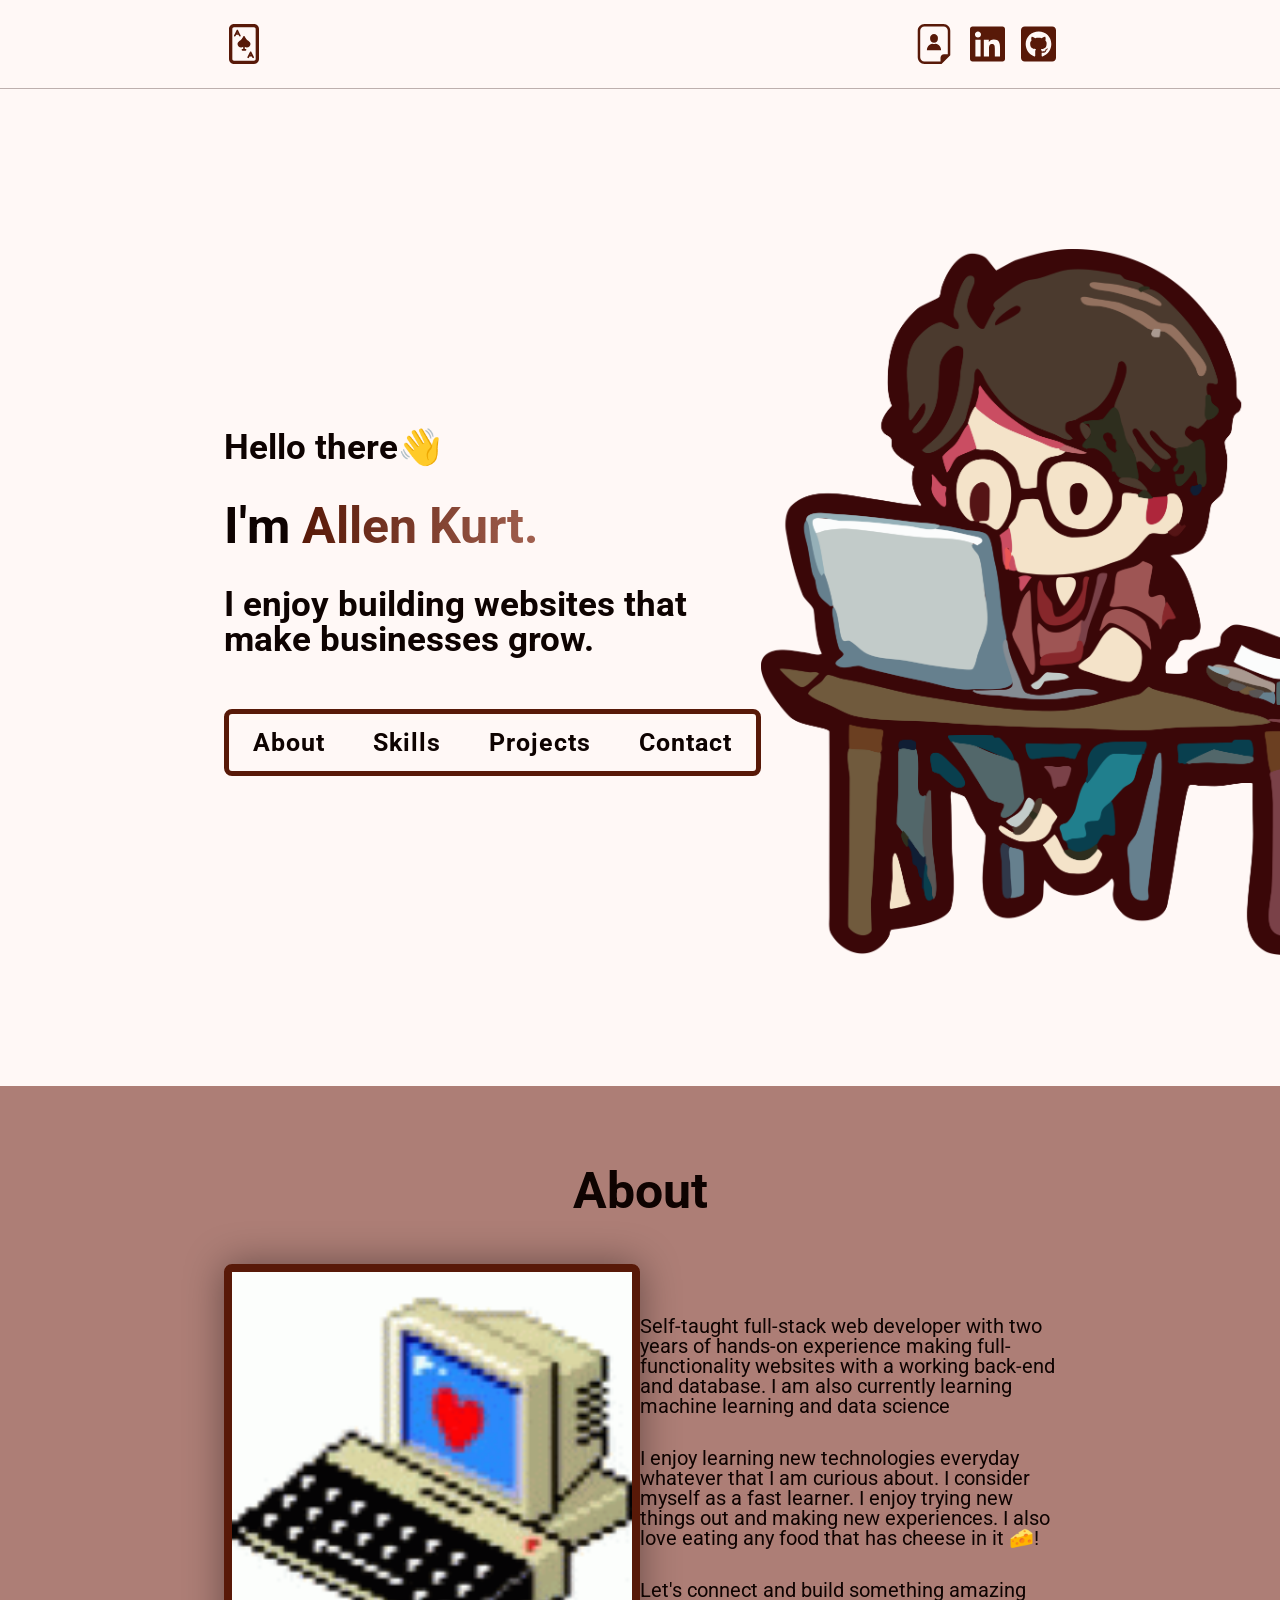
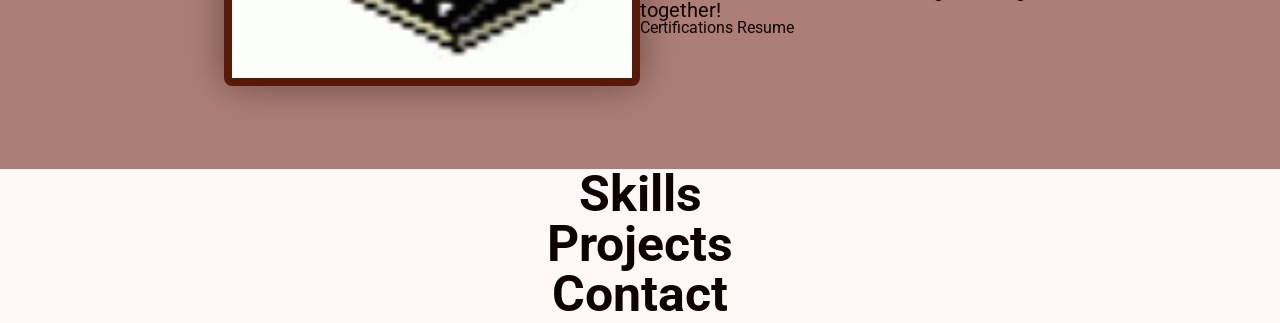
==== index.html @ cba8776b "added articles:" ====
<!DOCTYPE html>
<html lang="en">
<head>
  <meta charset="UTF-8">
  <meta name="viewport" content="width=device-width, initial-scale=1.0">
  <title>Allen Kurt | Web Developer</title>
  <link rel="stylesheet" href="reset.css">
  <link rel="stylesheet" href="style.css">
  <link rel="shortcut icon"type="image/png"   href="/public/icon.svg">
  <link rel="preconnect" href="https://fonts.googleapis.com">
  <link rel="preconnect" href="https://fonts.gstatic.com" crossorigin>
  <link href="https://fonts.googleapis.com/css2?family=Roboto:ital,wght@0,100;0,300;0,400;0,500;0,700;0,900;1,100;1,300;1,400;1,500;1,700;1,900&display=swap" rel="stylesheet">
</head>
<body>
  <header>
    <img src="/public/icon.svg" alt="Logo Icon" class="logo-icon">

    <div class="social-links" >
      <img src="/public/resume.svg" alt="Resume Icon" class="header-icon">
      <img src="/public/linkedin.svg" alt="Resume Icon" class="header-icon">
      <img src="/public/github.svg" alt="Resume Icon" class="header-icon">
    </div>
  </header>
  <main>
    <section class="hero-text-container" >
      <h2>Hello there👋</h2>
      <h1>I'm <span id="hero-name">Allen Kurt.</span></h1>
      <h2>I enjoy building websites that make businesses grow.</h2>


      <nav class="nav-list" >
        <div class="overlay" ></div>
        <ul class="" >
          <li><a href="#about">About</a></li>
          <li><a href="#skills">Skills</a></li>
          <li><a href="#projects">Projects</a></li>
          <li><a href="#contact">Contact</a></li>
        </ul>
      </nav>

    </section>

    <section class="hero-image-container" >
      <img src="/public/hero-image.png" alt="Hero Image">
    </section>
  </main>


  <article id="about" >
    <h1>About</h1>
    <div class="about-content">
      <div class="about-image-container">
        <img src="/public/love.gif" alt="Love Computer GIF">
      </div>
      <div class="about-text-container" >
        <div class="about-text" >
          <p>
            Self-taught full-stack web developer with two years of hands-on experience making full-functionality websites with a working back-end and database. I am also currently learning machine learning and data science
          </p>
  
          <p>
          I enjoy learning new technologies everyday whatever that I am curious about. I consider myself as a fast learner. I enjoy trying new things out and making new experiences. I also love eating any food that has cheese in it 🧀!
          </p>
          <p>
          Let's connect and build something amazing together!
          </p>
        </div>
        <div class="about-button-container" >
          <a href="#certifications">Certifications</a>
          <a href="#resume">Resume</a>
        </div>
      </div> 
    </div>

  </article>
  <article id="skills" >
    <h1>Skills</h1>
  </article>
  <article id="projects">
    <h1>Projects</h1>
  </article>
  <article id="contact">
    <h1>Contact</h1>
  </article>
  <script scr="./app.js" ></script>
</body>
</html>
---- style.css ----
:root {
  --primary-color: #581908;
  --text-color: #0E0301;
  --background-color: #FFF8F6;
  --secondary-color: #AD7E76;
}

html {
  scroll-behavior: smooth;
}

body {
  font-family: 'Roboto',sans-serif;
  color: var(--text-color);
  background-color: var(--background-color);
}

.logo-icon {
  height: 2.5rem;
  cursor: pointer;
}

.header-icon {
  height: 2.5rem;
  color: var(--primary-color);
  cursor: pointer;
}

header {
  display: flex;
  justify-content: space-between;
  padding: 1.5rem 14rem;
  border-bottom: 1px solid rgba(39, 12, 7, 0.3);
}


.social-links {
  display: flex;
  gap: 1rem;
}


.hero-image-container>img {
  width: 38rem;
}

.hero-text-container {
  display: flex;
  flex-direction: column;
  gap: 2.25rem;
  width: 40rem;
}

h2 {
  font-size: 2.188rem;
  font-weight: bold;
}

h1 {
  font-weight: bold;
  font-size: 3.125rem;
}

#hero-name {
  color: transparent;
  background-image: linear-gradient(to right, #581908, #A26150);
  -webkit-background-clip: text;
  background-clip: text;
}

main {
  display: flex;
  align-items: center;
  margin: 10rem 14rem;
  margin-bottom: 8rem;
  justify-content: space-between;
}

.nav-list ul {
  width: min-content;
  display: flex;
  justify-content: center;
  align-items: center;
  font-size: 1.563rem;
  border: 5px solid var(--primary-color);
  margin-top: 1rem;
  font-weight: bold;
  border-radius: 0.5rem;
}

.nav-list ul>li {
  padding: 1rem 1.5rem;
  letter-spacing: 1px;
  transition: .3s ease all;
}

.nav-list ul>li:hover {
  background-color: var(--primary-color);
  color: var(--background-color);
}

#about {
  background-color: var(--secondary-color);
  display: flex;
  flex-direction: column;
  padding: 5rem 14rem;
  gap: 3rem;
}

article>h1 {
  text-align: center;
}

article p {
  font-size: 1.25rem;
}

.about-image-container>img {
  width: 25rem;
  border: .5rem solid var(--primary-color);
  border-radius: 0.5rem;
  box-shadow: 0 0 39px 0 rgba(0, 0, 0, .4);
}

.about-content {
  display: flex;
  align-items: center;
  justify-content: space-between;
}


.about-text-container {
  width: 70rem;
}

.about-text {
  display: flex;
  flex-direction: column;
  gap: 2rem;
}
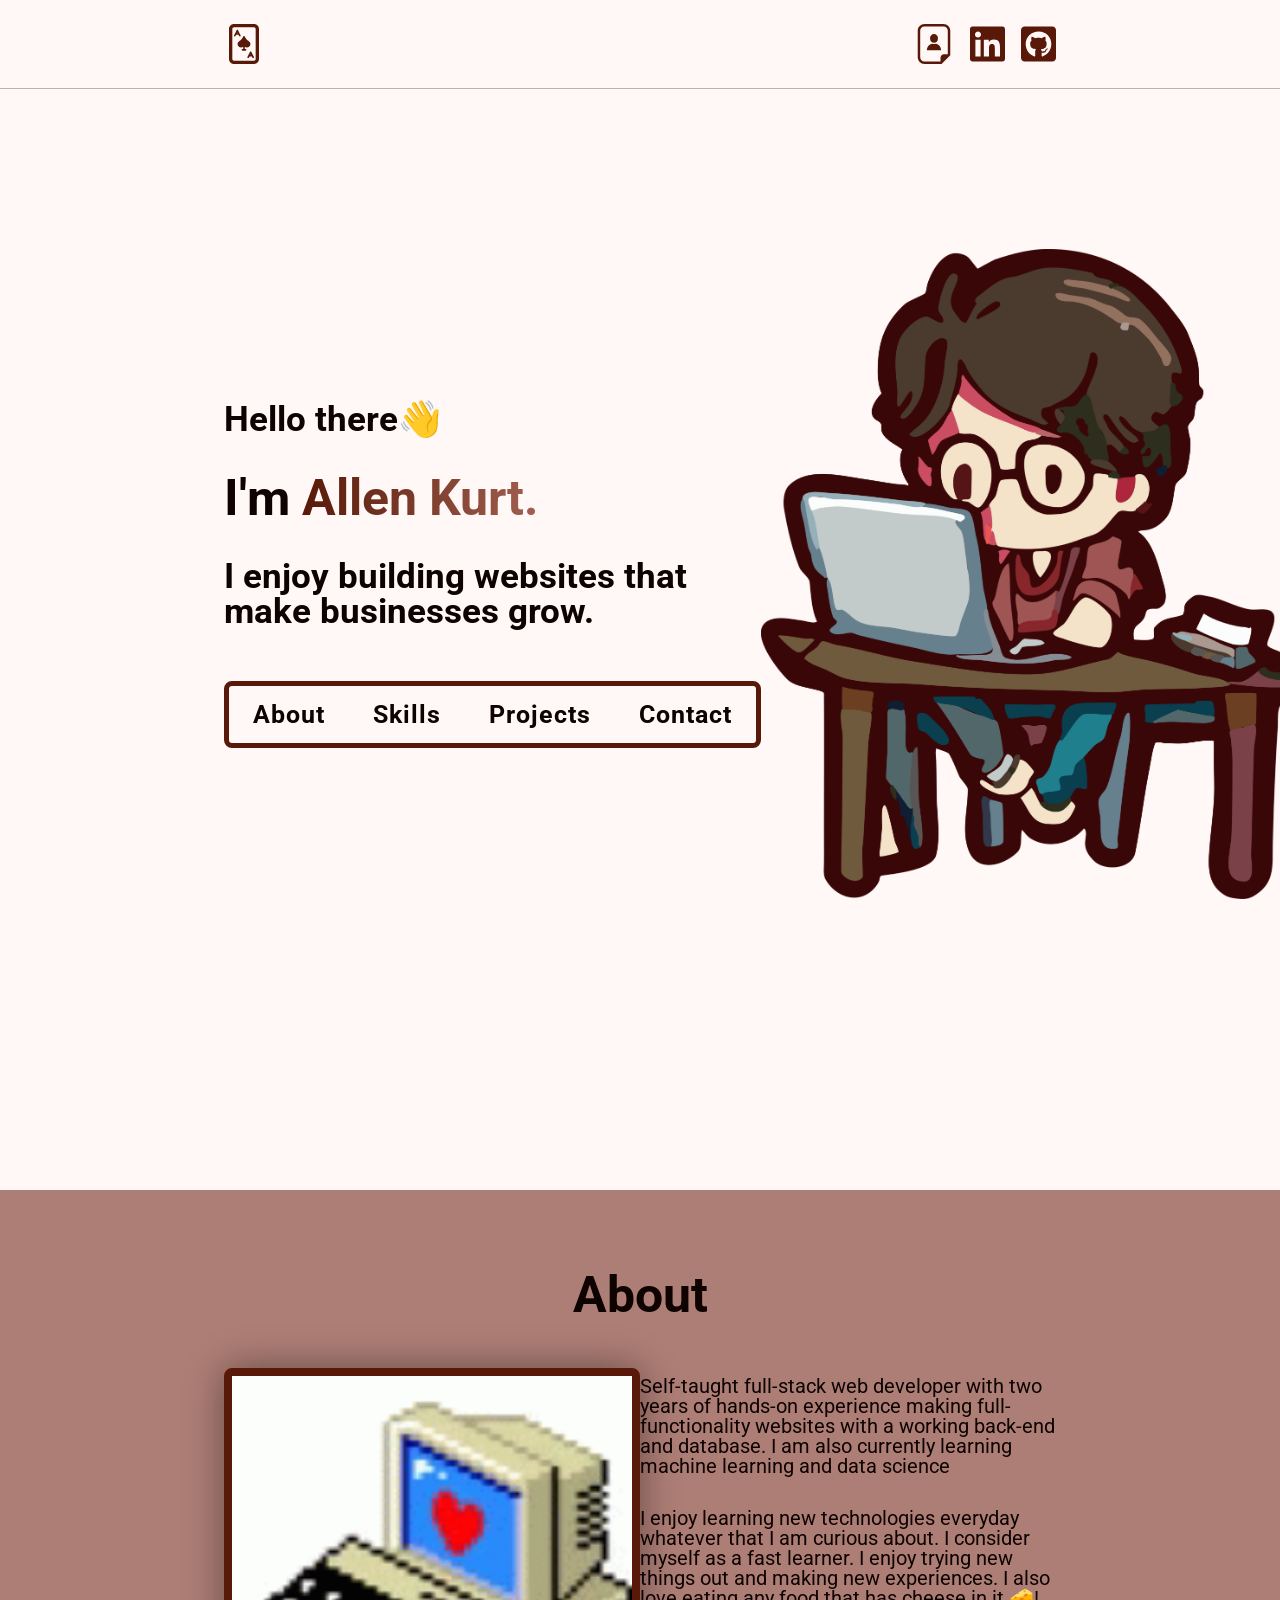
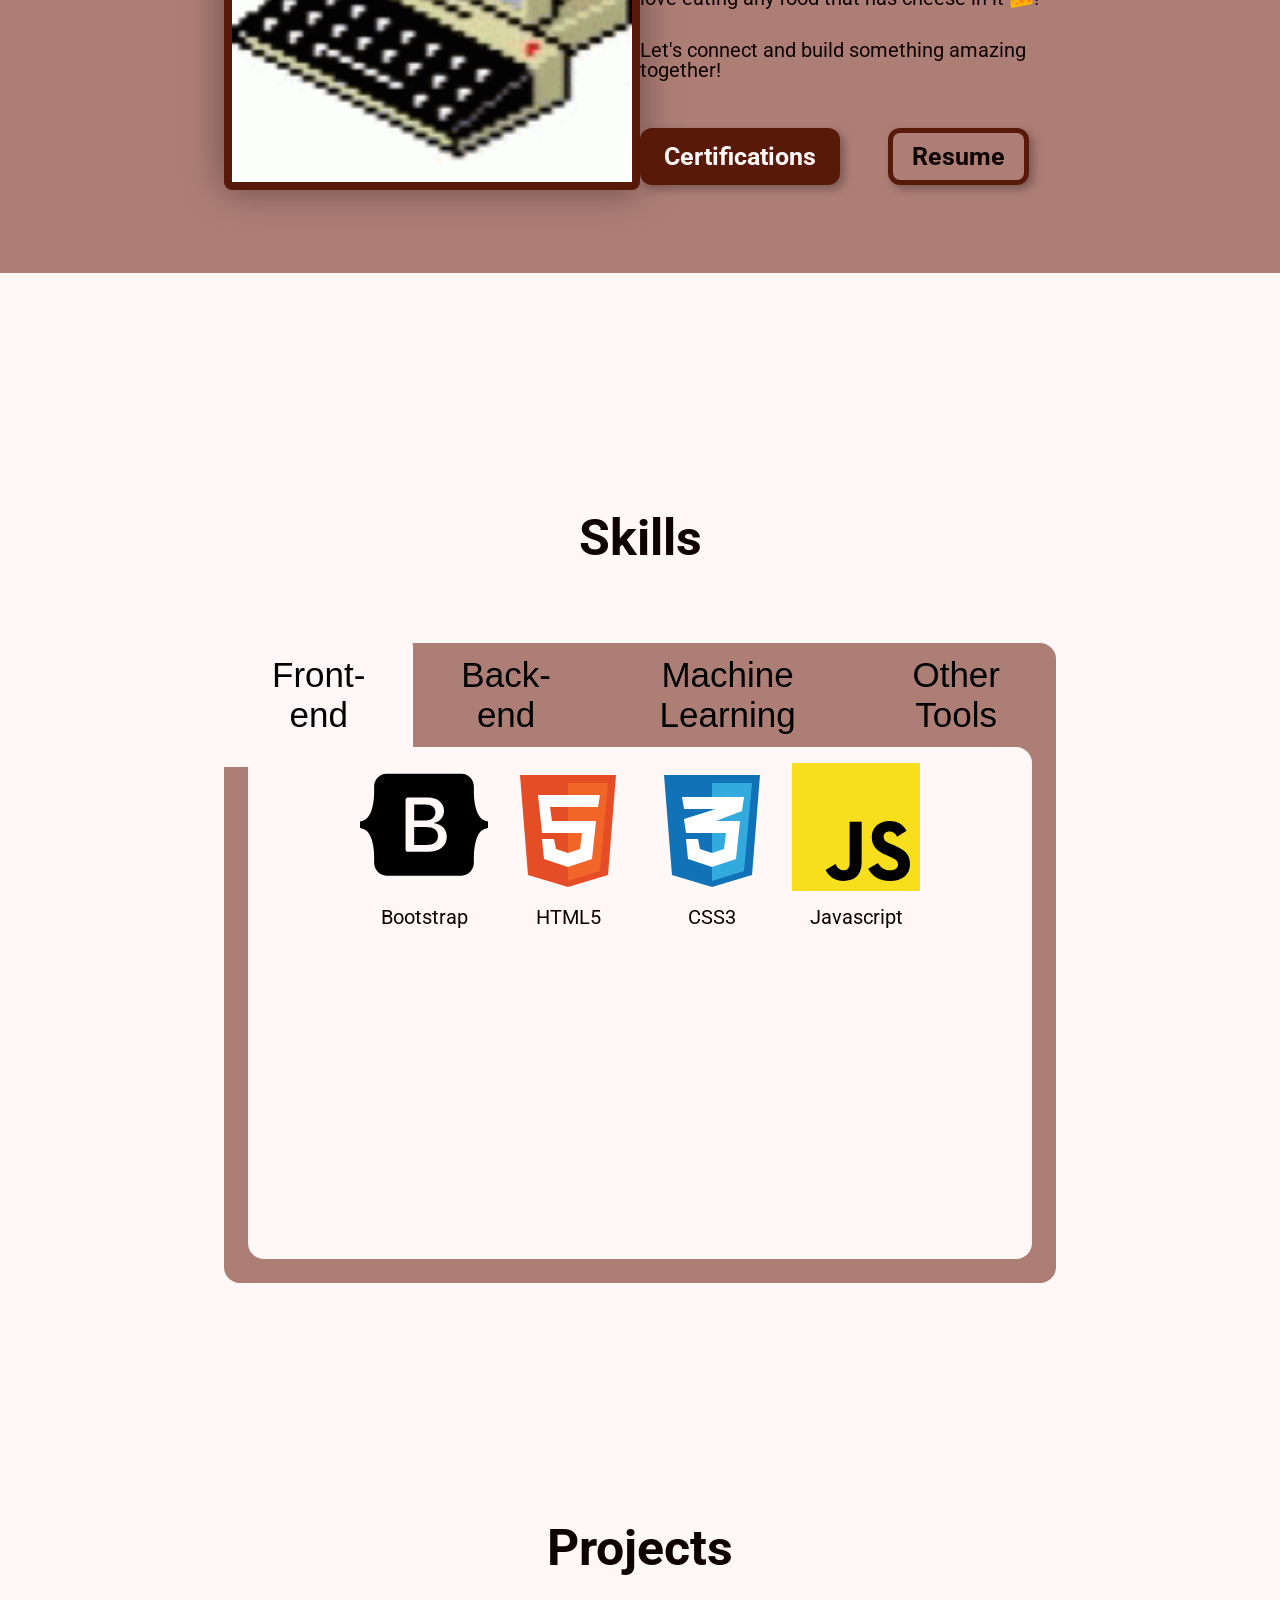
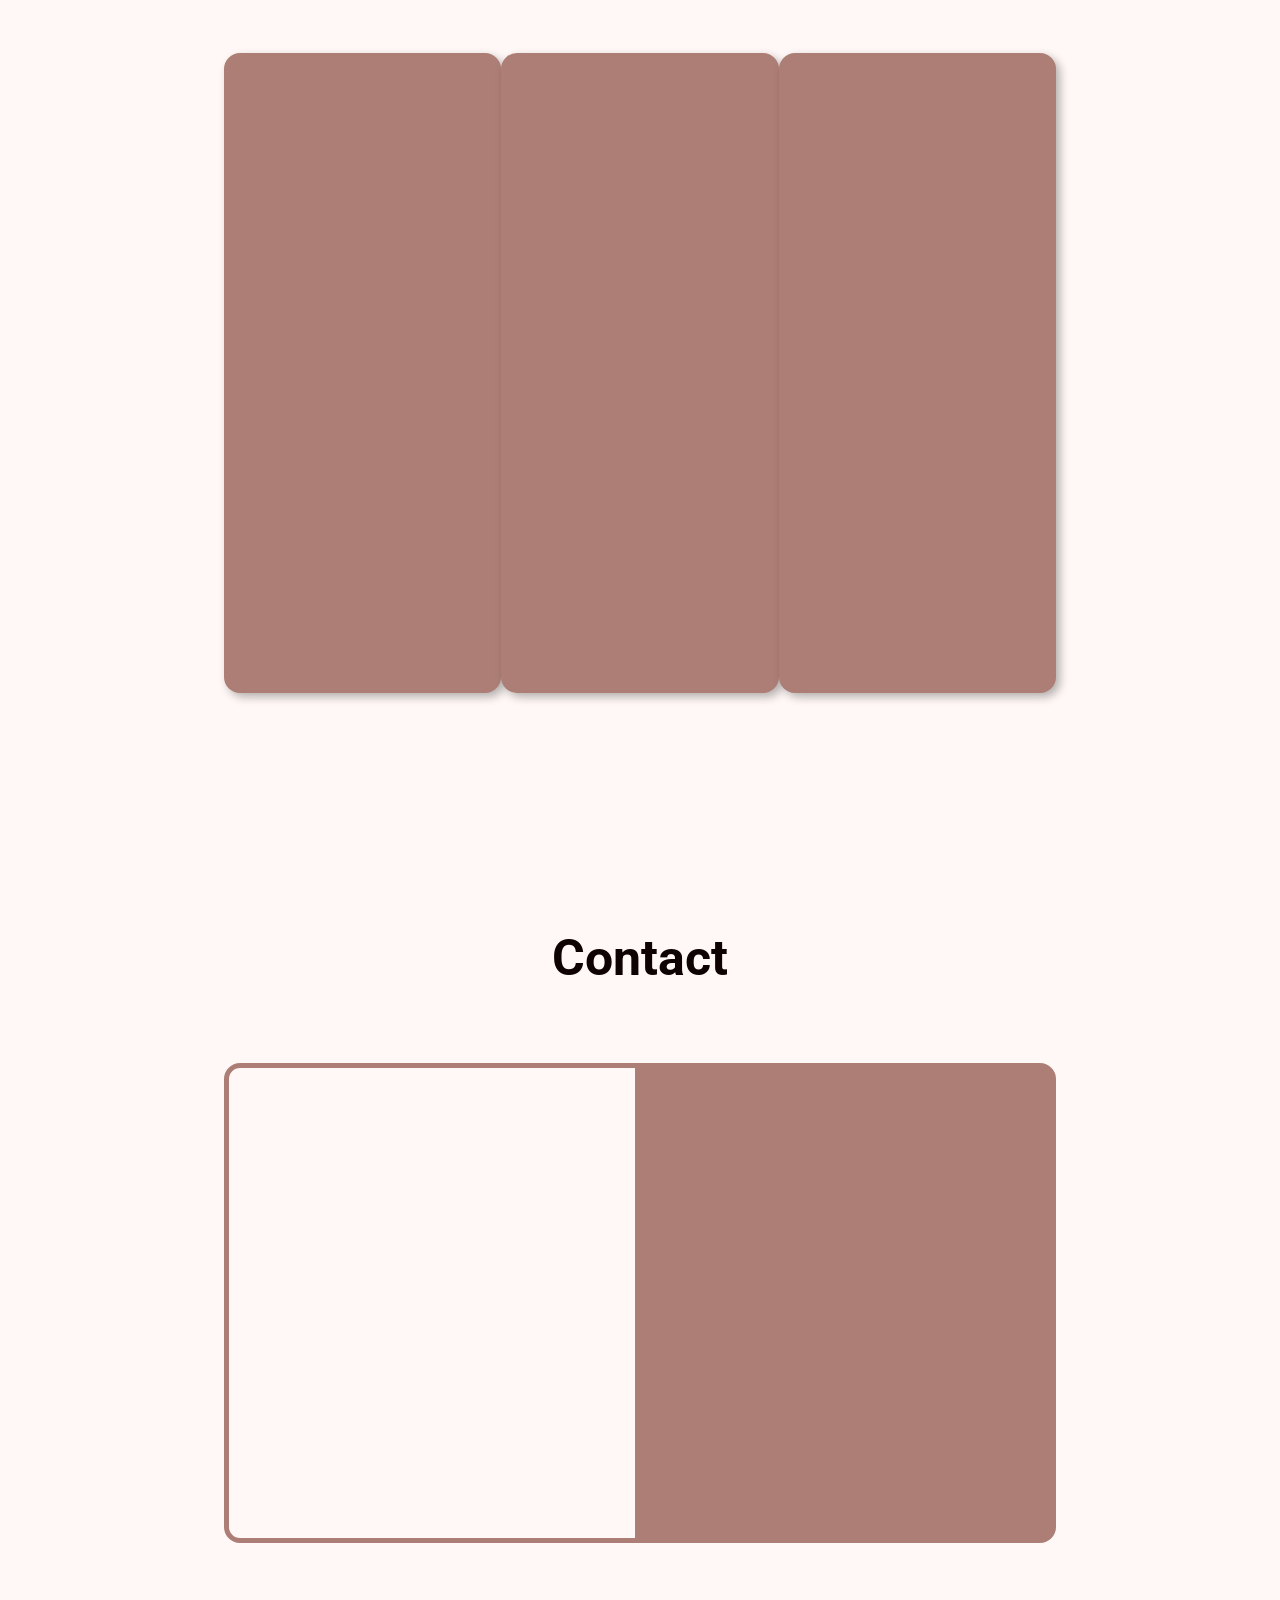
==== commit b16033a0: "added skills content" ====
--- a/index.html
+++ b/index.html
@@ -47,41 +47,162 @@
 
 
   <article id="about" >
-    <h1>About</h1>
-    <div class="about-content">
-      <div class="about-image-container">
-        <img src="/public/love.gif" alt="Love Computer GIF">
+    <div class="about-container">
+      <h1>About</h1>
+      <div class="about-content">
+        <div class="about-image-container">
+          <img src="/public/love.gif" alt="Love Computer GIF">
+        </div>
+        <div class="about-text-container" >
+          <div class="about-text" >
+            <p>
+              Self-taught full-stack web developer with two years of hands-on experience making full-functionality websites with a working back-end and database. I am also currently learning machine learning and data science
+            </p>
+    
+            <p>
+            I enjoy learning new technologies everyday whatever that I am curious about. I consider myself as a fast learner. I enjoy trying new things out and making new experiences. I also love eating any food that has cheese in it 🧀!
+            </p>
+            <p>
+            Let's connect and build something amazing together!
+            </p>
+          </div>
+          <div class="about-button-container" >
+            <a href="#certifications" id="certification-button">Certifications</a>
+            <a href="#resume" id="resume-button" >Resume</a>
+          </div>
+        </div> 
       </div>
-      <div class="about-text-container" >
-        <div class="about-text" >
-          <p>
-            Self-taught full-stack web developer with two years of hands-on experience making full-functionality websites with a working back-end and database. I am also currently learning machine learning and data science
-          </p>
-  
-          <p>
-          I enjoy learning new technologies everyday whatever that I am curious about. I consider myself as a fast learner. I enjoy trying new things out and making new experiences. I also love eating any food that has cheese in it 🧀!
-          </p>
-          <p>
-          Let's connect and build something amazing together!
-          </p>
-        </div>
-        <div class="about-button-container" >
-          <a href="#certifications">Certifications</a>
-          <a href="#resume">Resume</a>
-        </div>
-      </div> 
     </div>
 
   </article>
   <article id="skills" >
     <h1>Skills</h1>
+    <div class="skills-content-container">
+      <div class="skill-buttons">
+        <button id="frontend-button" class="active">Front-end</button>
+        <button  id="backend-button" >Back-end</button>
+        <button id="machinelearning-button">Machine Learning</button>
+        <button id="othertools-button">Other Tools</button>
+      </div>
+      <div class="skills-container">
+        <div id="frontend-skills" class="frontend-skills">
+          <div class="skill-card">
+            <img src="public/bootstrap.svg" alt="Bootstrap Logo">
+            <p>Bootstrap</p>
+          </div>
+          <div class="skill-card">
+            <img src="public/html.svg" alt="HTML5 Logo">
+            <p>HTML5</p>
+          </div>
+          <div class="skill-card">
+            <img src="public/css.svg" alt="CSS3 Logo">
+            <p>CSS3</p>
+          </div>
+          <div class="skill-card">
+            <img src="public/javascript.svg" alt="JavaScript Logo">
+            <p>Javascript</p>
+          </div>
+        </div>
+        <div id="backend-skills" class="backend-skills hidden">
+          <div class="skill-card">
+            <img src="public/express.svg" alt="Express Logo">
+            <p>Express</p>
+          </div>
+          <div class="skill-card">
+            <img src="public/flask.svg" alt="Flask Logo">
+            <p>Flask</p>
+          </div>
+          <div class="skill-card">
+            <img src="public/mongodb.svg" alt="MongoDB Logo">
+            <p>MongoDB</p>
+          </div>
+          <div class="skill-card">
+            <img src="public/mysql.svg" alt="MySQL Logo">
+            <p>MySQL</p>
+          </div>
+          <div class="skill-card">
+            <img src="public/nodejs.svg" alt="NodeJS Logo">
+            <p>NodeJS</p>
+          </div>
+          <div class="skill-card">
+            <img src="public/php.svg" alt="PHP Logo">
+            <p>PHP</p>
+          </div>
+          <div class="skill-card">
+            <img src="public/python.svg" alt="Python Logo">
+            <p>Python</p>
+          </div>
+          <div class="skill-card">
+            <img src="public/java.svg" alt="Java Logo">
+            <p>Java</p>
+          </div>
+        </div>
+        <div id="machinelearning-skills" class="machinelearning-skills hidden">
+          <div class="skill-card">
+            <img src="public/pandas.svg" alt="Pandas Logo">
+            <p>Pandas</p>
+          </div>
+          <div class="skill-card">
+            <img src="public/scikit-learn.svg" alt="Scikit Learn Logo">
+            <p>Scikit Learn</p>
+          </div>
+          <div class="skill-card">
+            <img src="public/numpy.svg" alt="Numpy Logo">
+            <p>Numpy</p>
+          </div>
+          <div class="skill-card">
+            <img src="public/matplotlib.svg" alt="Matplotlib Logo">
+            <p>Matplotlib</p>
+          </div>
+          <div class="skill-card">
+            <img src="public/seaborn.svg" alt="Seaborn Logo">
+            <p>Seaborn</p>
+          </div>
+        </div>
+        <div id="othertools-skills" class="othertools-skills hidden">
+          <div class="skill-card">
+            <img src="public/jupyter.svg" alt="Jupyter Logo">
+            <p>Jupyter</p>
+          </div>
+          <div class="skill-card">
+            <img src="public/figma.svg" alt="Figma Logo">
+            <p>Figma</p>
+          </div>
+          <div class="skill-card">
+            <img src="public/git.svg" alt="Git Logo">
+            <p>Git / Github</p>
+          </div>
+          <div class="skill-card">
+            <img src="public/postman.svg" alt="Postman Logo">
+            <p>Postman</p>
+          </div>
+          <div class="skill-card">
+            <img src="public/vscode.svg" alt="VSCODE Logo">
+            <p>VsCode</p>
+          </div>
+        </div>
+      </div>
+    </div>
   </article>
   <article id="projects">
     <h1>Projects</h1>
+    <div class="project-container" >
+      <div class="project-card"></div>
+      <div class="project-card"></div>
+      <div class="project-card"></div>
+    </div>
   </article>
   <article id="contact">
     <h1>Contact</h1>
-  </article>
-  <script scr="./app.js" ></script>
+    <div class="contact-container">
+      <div class="contact-info"></div>
+      <div class="contact-form"></div>
+    </div>
+  </article>
+
+  <footer>
+    
+  </footer>
+  <script src="./app.js" ></script>
 </body>
 </html>
--- a/style.css
+++ b/style.css
@@ -7,6 +7,7 @@
 
 html {
   scroll-behavior: smooth;
+  overflow-x: hidden;
 }
 
 body {
@@ -41,7 +42,7 @@
 
 
 .hero-image-container>img {
-  width: 38rem;
+  width: 35rem;
 }
 
 .hero-text-container {
@@ -72,7 +73,6 @@
   display: flex;
   align-items: center;
   margin: 10rem 14rem;
-  margin-bottom: 8rem;
   justify-content: space-between;
 }
 
@@ -100,11 +100,20 @@
 }
 
 #about {
+  padding-top: 5rem;
+}
+.about-container {
   background-color: var(--secondary-color);
   display: flex;
   flex-direction: column;
   padding: 5rem 14rem;
   gap: 3rem;
+  margin-top: 3rem;
+  margin-bottom: 10rem;
+}
+
+.about-container>h1 {
+  text-align: center;
 }
 
 article>h1 {
@@ -130,7 +139,10 @@
 
 
 .about-text-container {
-  width: 70rem;
+  width: 55rem;
+  display: flex;
+  flex-direction: column;
+  gap: 3rem;
 }
 
 .about-text {
@@ -140,3 +152,195 @@
 }
 
 
+#certification-button {
+  background-color: var(--primary-color);
+  color: var(--background-color);
+  padding: 1rem 1.5rem;
+  font-size: 1.563rem;
+  font-weight: bold;
+  border-radius: 0.75rem;
+  box-shadow: 4px 4px 10px 0 rgba(0, 0, 0, .3);
+  cursor: pointer;
+  transition: .3s ease-in-out all;
+}
+
+#resume-button {
+  outline: 5px solid var(--primary-color);
+  outline-offset: -5px;
+  padding: 1rem 1.5rem;
+  border-radius: 0.75rem;
+  font-size: 1.563rem;
+  font-weight: bold;
+  cursor: pointer;
+  box-shadow: 4px 4px 10px 0 rgba(0, 0, 0, .3);
+  transition: .3s ease-in-out all;
+}
+
+.about-button-container {
+  display: flex;
+  gap: 3rem;
+}
+
+#certification-button:hover {
+  background-color: #904b38;
+  transform: scale(1.05);
+}
+
+#resume-button:hover {
+  transform: scale(1.05);
+}
+
+.skills-content-container {
+  background-color: var(--secondary-color);
+  margin-left: 14rem;
+  margin-right: 14rem;
+  height: 40rem;
+  border-radius: 1rem;
+  position: relative;
+}
+
+.skills-container {
+  background-color: var(--background-color);
+  height: 32rem;
+  position: absolute;
+  bottom: 1.5rem;
+  left: 1.5rem;
+  right: 1.5rem;
+  border-radius: 1rem;
+  display: flex;
+  justify-content: center;
+}
+
+
+.skill-buttons {
+  display: flex;
+  justify-content: space-evenly;
+  align-items: center;
+  height: 7rem;
+}
+
+
+.skill-buttons>button {
+  font-size: 2.188rem;
+  border: none;
+  padding: 1.5rem 3rem 2rem 3rem;
+  cursor: pointer;
+  background: rgba(0, 0, 0, 0);
+  z-index: 1;
+  position: relative;
+  transition: .3s ease-in-out all;
+}
+
+.skill-buttons>button:hover {
+  transform: translateY(1.1);
+}
+
+.frontend-skills, .backend-skills, .machinelearning-skills, .othertools-skills {
+  margin-top: 1rem;
+  flex-wrap: wrap;
+  display: flex;
+  justify-content: center;
+  gap: 1rem;
+  width: 52rem;
+}
+
+
+.hidden {
+  display: none !important;
+}
+
+.skill-card {
+  flex: 0 0 15%;
+  display: flex;
+  flex-direction: column;
+  align-items: center;
+  gap: 1rem;
+}
+
+.skill-card>p {
+  font-size: 1.25rem;
+}
+
+.skill-card>img {
+  height: 8rem;
+}
+
+.active {
+  background: var(--background-color) !important;
+  border-top-left-radius: 1rem;
+  border-top-right-radius: 1rem;
+}
+
+
+#skills {
+  padding-top: 5rem;
+  display: flex;
+  gap: 5rem;
+  flex-direction: column;
+  margin-bottom: 10rem;
+}
+
+#projects {
+  padding-top: 5rem;
+  margin-left: 14rem;
+  margin-right: 14rem;
+  display: flex;
+  flex-direction: column;
+  gap: 5rem;
+  margin-bottom: 10rem;
+}
+
+
+.project-container {
+  display: flex;
+  justify-content: space-between;
+}
+
+.project-card {
+  background-color: var(--secondary-color);
+  width: 28rem;
+  height: 40rem;
+  border-radius: 1rem;
+  box-shadow: 4px 4px 10px 0 rgba(0, 0, 0, .3);
+}
+
+#contact {
+  padding-top: 5rem;
+  margin-left: 14rem;
+  margin-right: 14rem;
+  display: flex;
+  flex-direction: column;
+  gap: 5rem;
+  margin-bottom: 10rem;
+}
+
+
+.contact-container {
+  display: flex;
+  height: 30rem;
+}
+
+.contact-info {
+  outline-offset: -5px;
+  outline: 5px solid var(--secondary-color);
+  width: 50%;
+  border-top-left-radius: 1rem;
+  border-bottom-left-radius: 1rem;
+}
+
+.contact-form {
+  background-color: var(--secondary-color);
+  width: 50%;
+  border-top-right-radius: 1rem;
+  border-bottom-right-radius: 1rem;
+}
+
+
+
+footer {
+  background-color: var(--secondary-color);
+  width: 100%;
+  padding-left: 14rem;
+  padding-right: 14rem;
+  height: 10rem;
+}
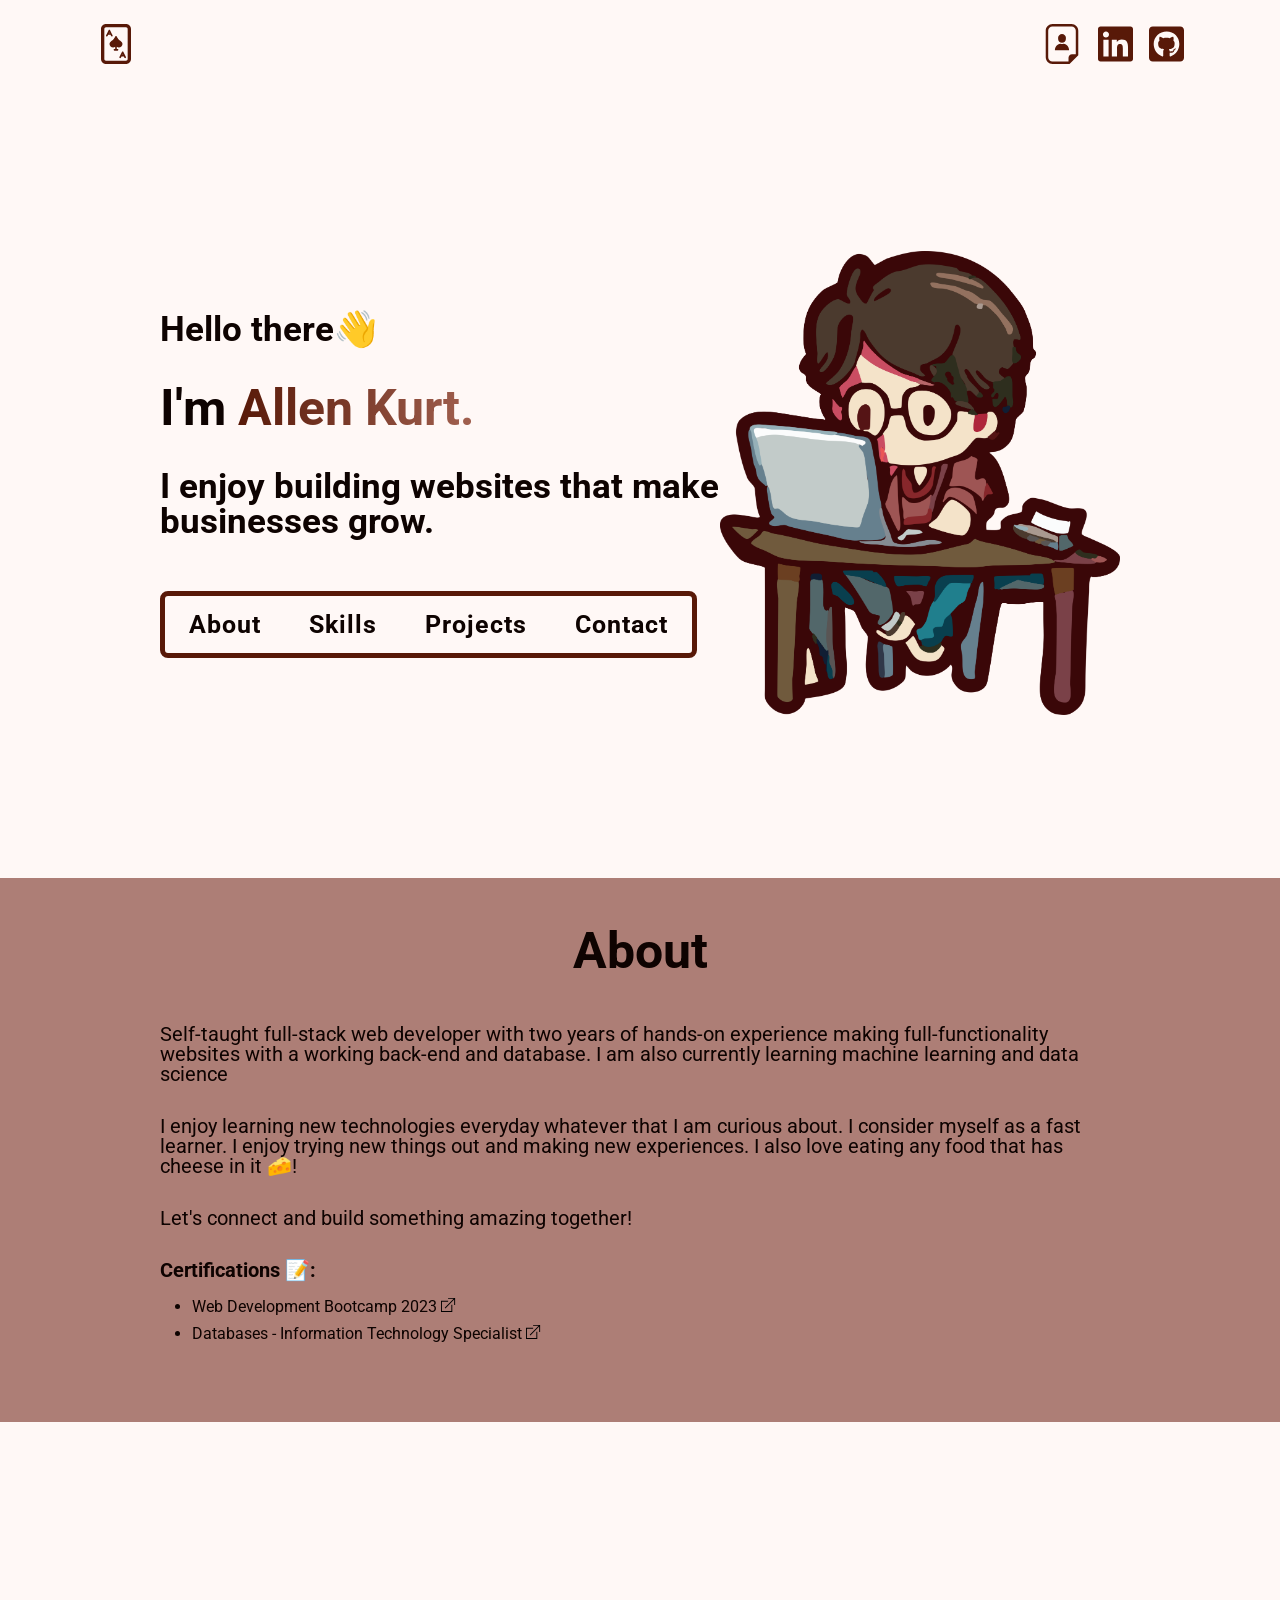
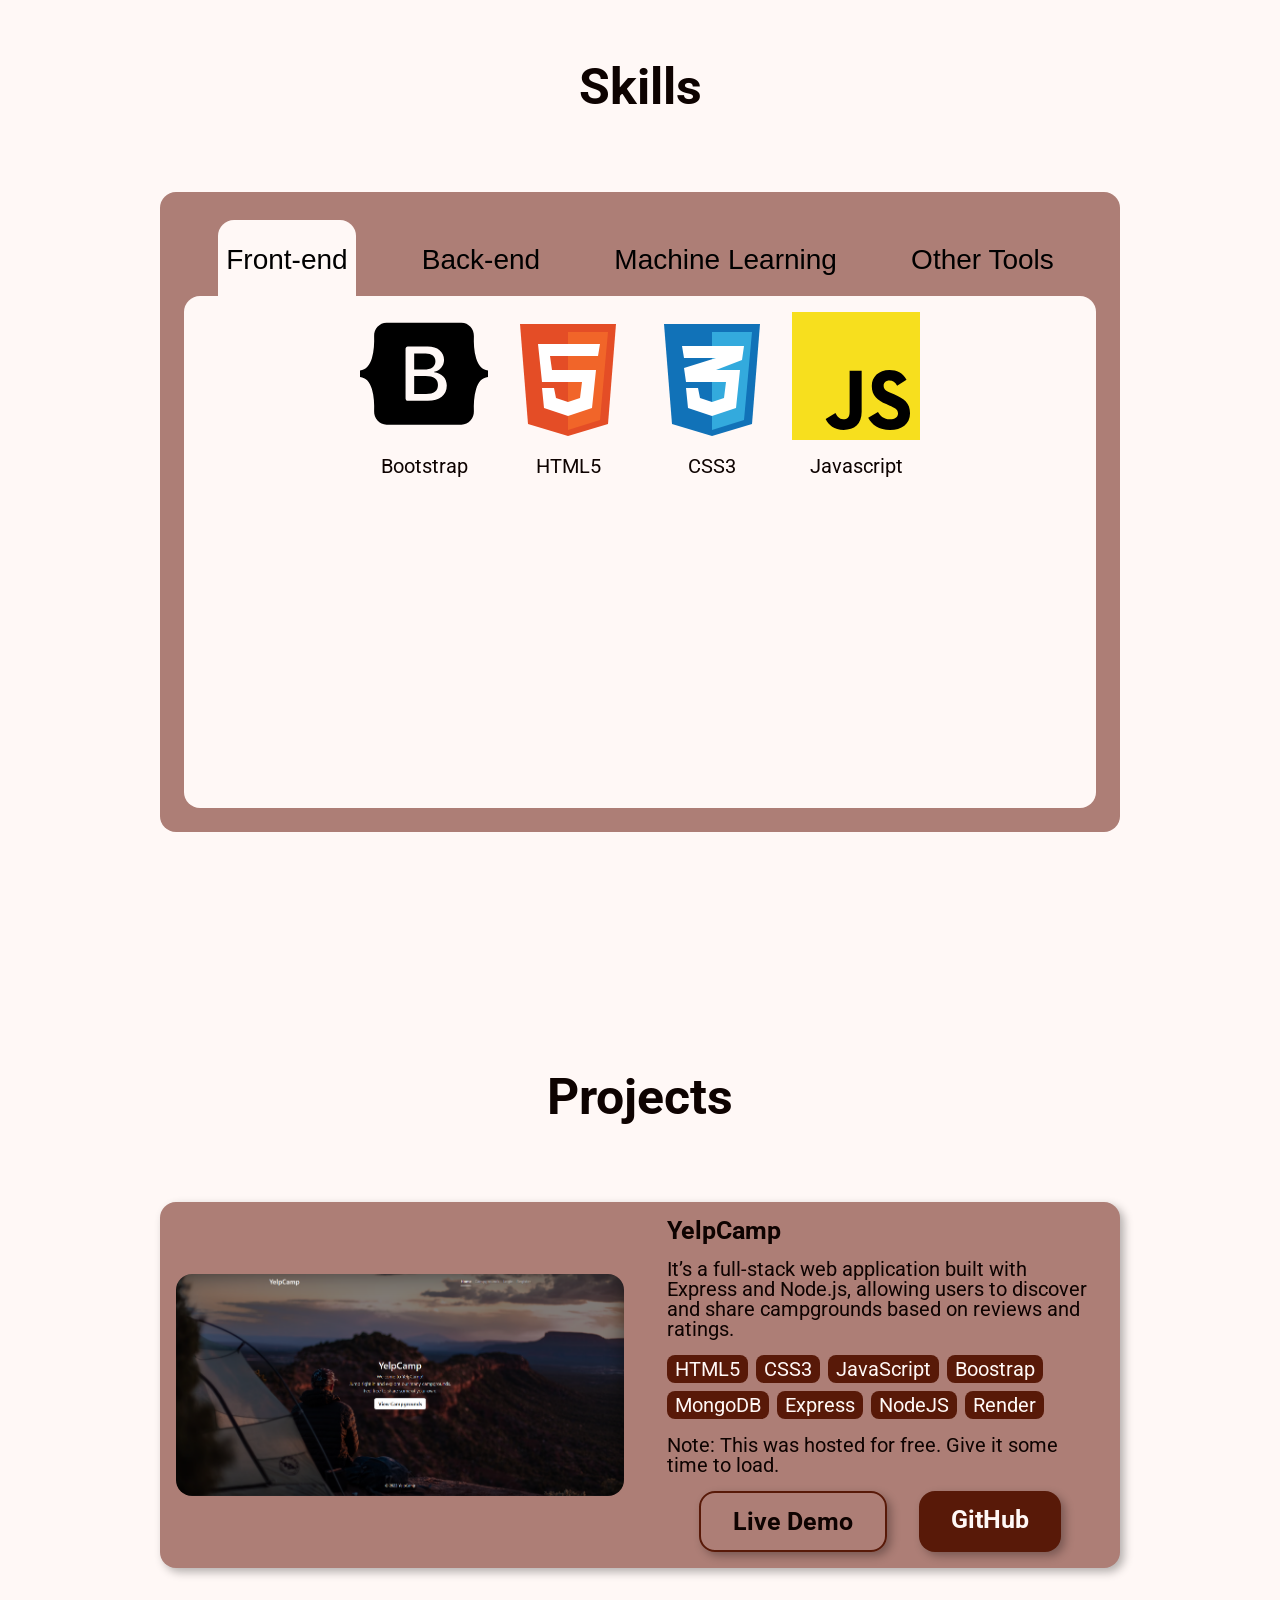
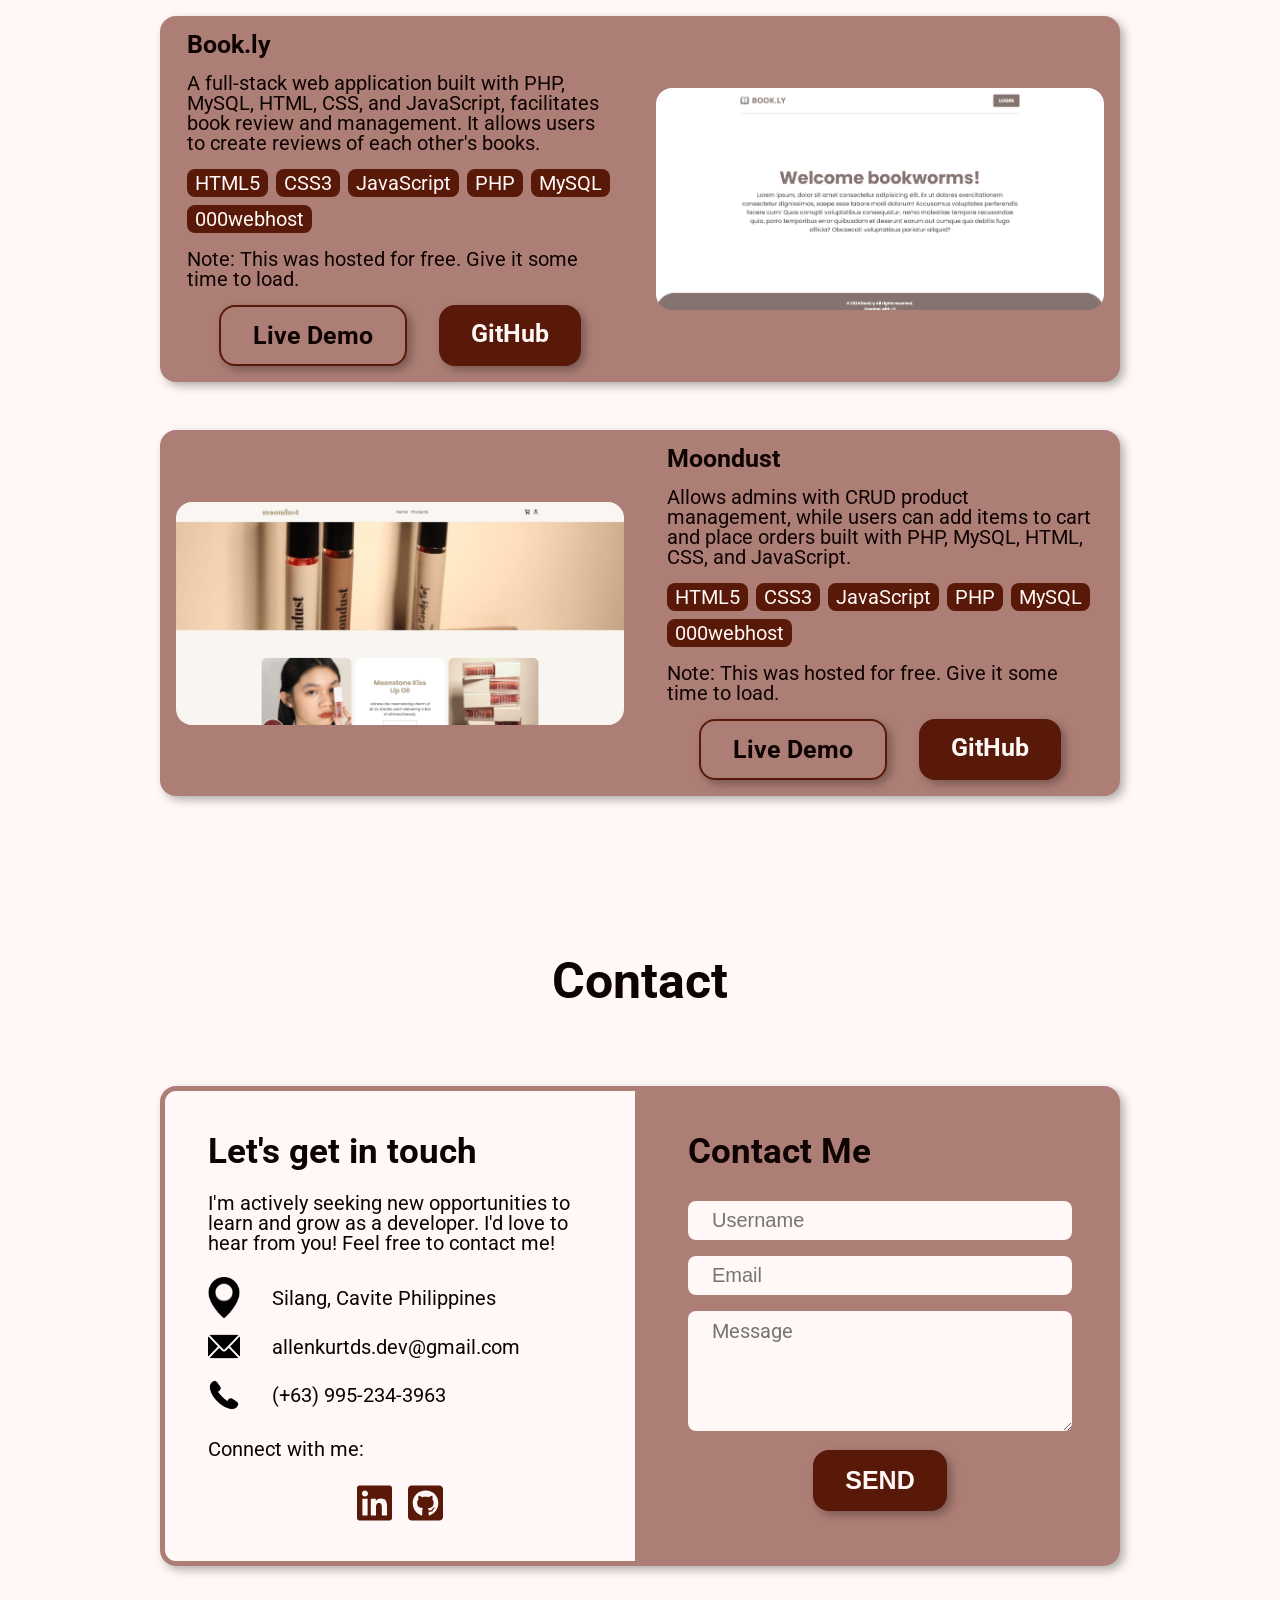
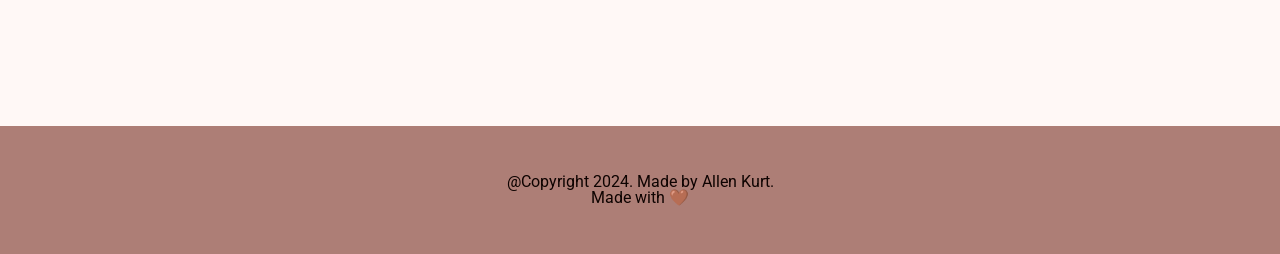
==== commit 74065d14: "changed styling" ====
--- a/index.html
+++ b/index.html
@@ -13,12 +13,13 @@
 </head>
 <body>
   <header>
+    <div class="underline"></div>
     <img src="/public/icon.svg" alt="Logo Icon" class="logo-icon">
 
     <div class="social-links" >
-      <img src="/public/resume.svg" alt="Resume Icon" class="header-icon">
+      <a href="certifications/resume.pdf" target="_blank"><img src="/public/resume.svg" alt="Resume Icon" class="header-icon"></a>
       <img src="/public/linkedin.svg" alt="Resume Icon" class="header-icon">
-      <img src="/public/github.svg" alt="Resume Icon" class="header-icon">
+      <a href="https://github.com/kurt-ds" target="_blank"><img src="/public/github.svg" alt="Resume Icon" class="header-icon"></a>
     </div>
   </header>
   <main>
@@ -48,11 +49,9 @@
 
   <article id="about" >
     <div class="about-container">
+      <div class="about-background"></div>
       <h1>About</h1>
       <div class="about-content">
-        <div class="about-image-container">
-          <img src="/public/love.gif" alt="Love Computer GIF">
-        </div>
         <div class="about-text-container" >
           <div class="about-text" >
             <p>
@@ -65,10 +64,13 @@
             <p>
             Let's connect and build something amazing together!
             </p>
-          </div>
-          <div class="about-button-container" >
-            <a href="#certifications" id="certification-button">Certifications</a>
-            <a href="#resume" id="resume-button" >Resume</a>
+            <div class="certification-list" >
+              <p class="title">Certifications 📝:</p>
+              <ul>
+                <li><a href="certifications/webdeveloper.pdf" target="_blank">Web Development Bootcamp 2023 <img src="public/new.svg" alt="New Window SVG"></a></li>
+                <li><a href="certifications/databases.pdf" target="_blank">Databases - Information Technology Specialist <img src="public/new.svg" alt="New Window SVG"></a></li>
+              </ul>
+            </div>
           </div>
         </div> 
       </div>
@@ -183,26 +185,142 @@
         </div>
       </div>
     </div>
-  </article>
+  </article> 
   <article id="projects">
     <h1>Projects</h1>
     <div class="project-container" >
-      <div class="project-card"></div>
-      <div class="project-card"></div>
-      <div class="project-card"></div>
+      <div class="project-card">
+        <div class="project-card-image">
+          <img src="public/yelpcamp.png" alt="Yelpcamp Screenshot">
+        </div>
+        <div class="project-card-content">
+          <h3>YelpCamp</h3>
+          <p>It’s a full-stack web application built with Express and Node.js, allowing users to discover and share campgrounds based on reviews and ratings.</p>
+          <div class="project-stack">
+            <p>HTML5</p>
+            <p>CSS3</p>
+            <p>JavaScript</p>
+            <p>Boostrap</p>
+            <p>MongoDB</p>
+            <p>Express</p>
+            <p>NodeJS</p>
+            <p>Render</p>
+          </div>
+  
+          <p class="note">Note: This was hosted for free. Give it some time to load.</p>
+  
+          <div class="project-info"> 
+            <a href="https://yelpcamp-kurtds.onrender.com" class="livedemo-btn" target="_blank">Live Demo</a>
+            <a href="https://github.com/kurt-ds/YelpCamp" class="github-btn" target="_blank">GitHub</a>
+          </div>
+        </div>
+      </div>
+      <div class="project-card">
+        <div class="project-card-image">
+          <img src="public/bookly.png" alt="Bookly Screenshot">
+        </div>
+        <div class="project-card-content">
+          <h3>Book.ly</h3>
+          <p>A full-stack web application built with PHP, MySQL, HTML, CSS, and JavaScript, facilitates book review and management. It allows users to create reviews of each other's books.</p>
+          <div class="project-stack">
+            <p>HTML5</p>
+            <p>CSS3</p>
+            <p>JavaScript</p>
+            <p>PHP</p>
+            <p>MySQL</p>
+            <p>000webhost</p>
+          </div>
+          <p class="note">Note: This was hosted for free. Give it some time to load.</p>
+
+          <div class="project-info"> 
+            <a href="https://bookly2023.000webhostapp.com/" class="livedemo-btn" target="_blank">Live Demo</a>
+            <a href="https://github.com/kurt-ds/book_review" class="github-btn" target="_blank">GitHub</a>
+          </div>
+        </div>
+      
+      </div>
+      <div class="project-card">
+        <div class="project-card-image">
+          <img src="public/moondust.png" alt="Moondust Screenshot">
+        </div>
+
+        <div class="project-card-content">
+          <h3>Moondust</h3>
+          <p>Allows admins with CRUD product management, while users can add items to cart and place orders built with PHP, MySQL, HTML, CSS, and JavaScript.</p>
+          <div class="project-stack">
+            <p>HTML5</p>
+            <p>CSS3</p>
+            <p>JavaScript</p>
+            <p>PHP</p>
+            <p>MySQL</p>
+            <p>000webhost</p>
+          </div>
+  
+          <p class="note">Note: This was hosted for free. Give it some time to load.</p>
+  
+          <div class="project-info"> 
+            <a href="https://moondust2024.000webhostapp.com" class="livedemo-btn" target="_blank">Live Demo</a>
+            <a href="https://github.com/kurt-ds/moondust" class="github-btn" target="_blank">GitHub</a>
+          </div>
+        </div>
+      </div>
+      </div>
     </div>
   </article>
   <article id="contact">
     <h1>Contact</h1>
     <div class="contact-container">
-      <div class="contact-info"></div>
-      <div class="contact-form"></div>
+      <div class="contact-info">
+        <h2>Let's get in touch</h2>
+        <p>I'm actively seeking new opportunities to learn and grow as a developer. I'd love to hear from you! Feel free to contact me!</p>
+
+        <div class="information-stack">
+          <div>
+            <img src="public/location.svg" alt="Location SVG"><p>Silang, Cavite Philippines</p>
+          </div>
+
+          <div>
+            <img src="public/email.svg" alt="Email SVG">
+            <p>allenkurtds.dev@gmail.com</p>
+          </div>
+          <div>
+            <img src="public/phone.svg" alt="Phone SVG">
+            <p>(+63) 995-234-3963</p>
+          </div>
+        </div>
+
+        <p>Connect with me:</p>
+
+        <div class="social-links">
+          <img src="/public/linkedin.svg" alt="LinkedIN Icon" class="header-icon">
+          <a href="https://github.com/kurt-ds" target="_blank"><img src="/public/github.svg" alt="Github Icon" class="header-icon"></a>
+        </div>
+      </div>
+      <div class="contact-form-container">
+        <h2>Contact Me</h2>
+        <form class="contact-form" action="">
+          <div>
+            <input type="text" name="username" placeholder="Username">
+          </div>
+          <div>
+            <input type="email" name="email" placeholder="Email">
+          </div>
+          <div>
+            <textarea name="message" id="message" placeholder="Message"></textarea>
+          </div>
+          <button>SEND</button>
+        </form>
+      </div>
     </div>
   </article>
 
+
   <footer>
-    
+    <div>
+      <p>&#64;Copyright 2024. Made by Allen Kurt.</p>
+      <p>Made with 🤎</p>
+    </div>
   </footer>
   <script src="./app.js" ></script>
 </body>
-</html>+</html>
--- a/style.css
+++ b/style.css
@@ -3,6 +3,8 @@
   --text-color: #0E0301;
   --background-color: #FFF8F6;
   --secondary-color: #AD7E76;
+  --neutral-color: #1E1E1E;
+  --tertiary-color: #421912;
 }
 
 html {
@@ -30,10 +32,18 @@
 header {
   display: flex;
   justify-content: space-between;
-  padding: 1.5rem 14rem;
-  border-bottom: 1px solid rgba(39, 12, 7, 0.3);
-}
-
+  padding: 1.5rem;
+  position: relative;
+  padding-left: 7rem;
+  padding-right: 7rem;
+}
+
+.underline {
+  position: absolute;
+  height: 1px;
+  background-color: rgba(39, 12, 7, 0.3);
+  bottom: 0;
+}
 
 .social-links {
   display: flex;
@@ -72,8 +82,10 @@
 main {
   display: flex;
   align-items: center;
-  margin: 10rem 14rem;
+  margin: 10rem 0rem;
   justify-content: space-between;
+  padding-left: 12rem;
+  padding-right: 12rem;
 }
 
 .nav-list ul {
@@ -100,16 +112,20 @@
 }
 
 #about {
-  padding-top: 5rem;
-}
+  margin-top: 5rem;
+  padding-left: 12rem;
+  padding-right: 12rem;
+  background-color: var(--secondary-color);
+}
+
 .about-container {
-  background-color: var(--secondary-color);
-  display: flex;
-  flex-direction: column;
-  padding: 5rem 14rem;
+  display: flex;
+  flex-direction: column;
+  padding-bottom: 5rem;
   gap: 3rem;
   margin-top: 3rem;
   margin-bottom: 10rem;
+  position: relative;
 }
 
 .about-container>h1 {
@@ -134,12 +150,12 @@
 .about-content {
   display: flex;
   align-items: center;
-  justify-content: space-between;
+  gap: 3rem;
+
 }
 
 
 .about-text-container {
-  width: 55rem;
   display: flex;
   flex-direction: column;
   gap: 3rem;
@@ -151,49 +167,37 @@
   gap: 2rem;
 }
 
-
-#certification-button {
-  background-color: var(--primary-color);
-  color: var(--background-color);
-  padding: 1rem 1.5rem;
-  font-size: 1.563rem;
+.certification-list {
+  display: flex;
+  flex-direction: column;
+  gap: 1rem;
+}
+.certification-list .title {
   font-weight: bold;
-  border-radius: 0.75rem;
-  box-shadow: 4px 4px 10px 0 rgba(0, 0, 0, .3);
-  cursor: pointer;
-  transition: .3s ease-in-out all;
-}
-
-#resume-button {
-  outline: 5px solid var(--primary-color);
-  outline-offset: -5px;
-  padding: 1rem 1.5rem;
-  border-radius: 0.75rem;
-  font-size: 1.563rem;
-  font-weight: bold;
-  cursor: pointer;
-  box-shadow: 4px 4px 10px 0 rgba(0, 0, 0, .3);
-  transition: .3s ease-in-out all;
-}
-
-.about-button-container {
-  display: flex;
-  gap: 3rem;
-}
-
-#certification-button:hover {
-  background-color: #904b38;
-  transform: scale(1.05);
-}
-
-#resume-button:hover {
-  transform: scale(1.05);
+}
+
+.certification-list ul {
+  list-style-type: disc;
+  margin-left: 2rem;
+  display: flex;
+  flex-direction: column;
+  gap: 0.5rem;
+}
+.certification-list ul img {
+  width: 1rem;
+}
+
+.certification-list li:hover {
+  text-decoration: underline;
+}
+
+#skills {
+  padding-left: 12rem;
+  padding-right: 12rem;
 }
 
 .skills-content-container {
   background-color: var(--secondary-color);
-  margin-left: 14rem;
-  margin-right: 14rem;
   height: 40rem;
   border-radius: 1rem;
   position: relative;
@@ -223,7 +227,7 @@
 .skill-buttons>button {
   font-size: 2.188rem;
   border: none;
-  padding: 1.5rem 3rem 2rem 3rem;
+  padding: 1.5rem 1.5rem 2rem 1.5rem;
   cursor: pointer;
   background: rgba(0, 0, 0, 0);
   z-index: 1;
@@ -282,42 +286,142 @@
 
 #projects {
   padding-top: 5rem;
-  margin-left: 14rem;
-  margin-right: 14rem;
   display: flex;
   flex-direction: column;
   gap: 5rem;
   margin-bottom: 10rem;
+  padding-left: 12rem;
+  padding-right: 12rem;
 }
 
 
 .project-container {
   display: flex;
-  justify-content: space-between;
+  flex-direction: column;
+  gap: 3rem;
+
 }
 
 .project-card {
+  display: flex;
   background-color: var(--secondary-color);
-  width: 28rem;
-  height: 40rem;
   border-radius: 1rem;
   box-shadow: 4px 4px 10px 0 rgba(0, 0, 0, .3);
+  align-items: center;
+}
+
+.project-card:nth-child(even) {
+  flex-direction: row-reverse
+}
+
+.project-card-image > img{
+  width: 100%;
+  border-radius: 1rem;
+  object-fit: cover;
+  object-position: center;
+}
+
+.project-card-image {
+  flex: 1;
+  display: flex;
+  margin: 1rem;
+  
+}
+
+.project-card-content {
+  flex: 1;
+  display: flex;
+  flex-direction: column;
+  gap: 1rem;
+  margin: 1rem;
+}
+
+.project-card > .note {
+  color: var(--neutral-color);
+}
+
+.project-card > img {
+  align-self: center;
+  width: 95%;
+  border-radius: 1rem;
+}
+
+.project-card-content > h3 {
+  align-self: center;
+  width: 95%;
+  font-weight: bold;
+  font-size: 1.563rem;
+}
+
+.project-card-content > p {
+  align-self: center;
+  width: 95%;
+}
+
+.project-stack {
+  width: 95%;
+  align-self: center;
+  display: flex;
+  flex-wrap: wrap;
+  gap: 0.5rem
+}
+
+.project-stack>p {
+  background-color: var(--primary-color);
+  color: var(--background-color);
+  padding: 0.25rem 0.5rem;
+  border-radius: 0.5rem;
+}
+
+.project-info {
+  display: flex;
+  justify-content: center;
+  gap: 2rem;
+}
+
+.project-info a {
+  font-size: 1.563rem;
+  padding: 1rem 2rem;
+  box-shadow: 4px 4px 10px 0 rgba(0, 0, 0, .3);
+  font-weight: bold;
+  border-radius: 1rem;
+  transition: .3s ease all;
+}
+
+.livedemo-btn {
+  border: 2px solid var(--primary-color);
+}
+
+.github-btn {
+  background-color: var(--primary-color);
+  color: var(--background-color);
+}
+
+.github-btn:hover {
+  opacity: 0.7;
+}
+
+.livedemo-btn:hover {
+  background-color: var(--primary-color);
+  opacity: 0.7;
+  color: var(--background-color);
 }
 
 #contact {
-  padding-top: 5rem;
-  margin-left: 14rem;
-  margin-right: 14rem;
   display: flex;
   flex-direction: column;
   gap: 5rem;
   margin-bottom: 10rem;
+  padding-left: 12rem;
+  padding-right: 12rem;
 }
 
 
 .contact-container {
   display: flex;
   height: 30rem;
+  box-shadow: 4px 4px 10px 0 rgba(0, 0, 0, .3);
+  border-radius: 1rem;
 }
 
 .contact-info {
@@ -326,21 +430,329 @@
   width: 50%;
   border-top-left-radius: 1rem;
   border-bottom-left-radius: 1rem;
-}
-
-.contact-form {
+  display: flex;
+  flex-direction: column;
+  gap: 2rem;
+  padding-top: 3rem;
+}
+.contact-info > h2 {
+  width: 80%;
+  align-self: center;
+}
+
+.contact-info > p {
+  width: 80%;
+  align-self: center;
+}
+
+.contact-info > div {
+  align-self: center;
+  display: flex;
+}
+
+.contact-info > .information-stack {
+  width: 80%;
+  flex-direction: column;
+  gap: 1rem;
+}
+.information-stack > div {
+  display: flex;
+  align-items: center;
+  gap: 2rem;
+}
+
+
+.information-stack > div > img {
+  width: 2rem;
+} 
+
+
+
+.contact-form-container {
   background-color: var(--secondary-color);
   width: 50%;
   border-top-right-radius: 1rem;
   border-bottom-right-radius: 1rem;
-}
-
-
+  display: flex;
+  flex-direction: column;
+  padding-top: 3rem;
+  gap: 2rem;
+}
+
+.contact-form-container > h2 {
+  width: 80%;
+  align-self: center;
+}
+
+.contact-form {
+  width: 80%;
+  align-self: center;
+  display: flex;
+  flex-direction: column;
+  gap: 1rem;
+}
+
+.contact-form input {
+  width: 100%;
+  font-size: 1.25rem;
+  box-sizing: border-box;
+  padding: 0.5rem 1.5rem;
+  background-color: var(--background-color);
+  color: var(--tertiary-color);
+  border-radius: 0.5rem;
+  border: none;
+  outline: none;
+}
+
+.contact-form textarea {
+  width: 100%;
+  font-size: 1.25rem;
+  box-sizing: border-box;
+  padding: 0.5rem 1.5rem 4rem 1.5rem;
+  background-color: var(--background-color);
+  color: var(--tertiary-color);
+  border-radius: 0.5rem;
+  border: none;
+  outline: none;
+  font-family: "Roboto", "sans-serif";
+}
+
+.contact-form textarea:focus {
+  outline: 2px solid var(--primary-color);
+  outline-offset: -2px;
+}
+
+.contact-form input:focus {
+  outline: 2px solid var(--primary-color);
+  outline-offset: -2px;
+}
+
+.contact-form > button {
+  background-color: var(--primary-color);
+  color: var(--background-color);
+  padding: 1rem 2rem;
+  border-radius: 1rem;
+  width: max-content;
+  align-self: center;
+  border: none;
+  font-weight: bold;
+  font-size: 1.563rem;
+  box-shadow: 4px 4px 10px 0 rgba(0, 0, 0, .3);
+  cursor: pointer;
+  transition: .3s ease all;
+}
+
+.contact-form > button:hover {
+  opacity: 0.7;
+}
 
 footer {
+  height: 8rem;
+  position: absolute;
+  display: flex;
+  align-items: center;
+  justify-content: center;
   background-color: var(--secondary-color);
   width: 100%;
-  padding-left: 14rem;
-  padding-right: 14rem;
-  height: 10rem;
+}
+
+footer p {
+  text-align: center;
+}
+
+
+@media screen and (max-width:1400px) {
+  .hero-image-container > img {
+    width: 25rem;
+  }
+
+  header {
+    padding-left: 6rem;
+    padding-right: 6rem;
+  }
+
+  .hero-text-container {
+    width: 35rem;
+  }
+
+
+  main, #about, #skills, #projects, #contact {
+    padding-left: 10rem;
+    padding-right: 10rem;
+  }
+
+  .project-card-image {
+    height: 80%;
+  }
+
+  
+  .skill-buttons {
+    height: 9rem;
+  }
+
+  .about-content {
+    gap: 1rem;
+  }
+
+  .about-text-container {
+    width: 100%;
+  }
+
+  .skill-buttons > button {
+    font-size: 1.75rem;
+    padding: 1.5rem 0.5rem 2rem 0.5rem;
+  }
+
+  .contact-info {
+    gap: 1.5rem;
+  }
+}
+
+@media screen and (max-width:1100px) {
+  main, #about, #skills, #projects, #contact {
+    padding-left: 8rem;
+    padding-right: 8rem;
+  }
+
+  .hero-text-container {
+    width: 30rem;
+  }
+
+  .nav-list a{
+    font-size: 1.2rem;
+  }
+} 
+
+@media screen and (max-width:1000px) {
+  html {
+    font-size: 14px;
+  }
+}
+
+
+@media screen and (max-width: 850px) {
+
+  main, #about, #skills, #projects, #contact {
+    padding-left: 6rem;
+    padding-right: 6rem;
+  }
+
+  html { 
+    font-size: 15px;
+    overflow-x: hidden;
+  }
+
+
+  main {
+    flex-direction: column-reverse;
+    gap: 1rem;
+    margin-top: 3rem;
+    margin-left: 2rem;
+    margin-right: 2rem;
+    gap: 3rem;
+  }
+
+  .about-content {
+    flex-direction: column;
+    gap: 1rem;
+  }
+
+
+
+  .skill-content-container {
+    width: 100% ;
+  }
+
+  .skill-buttons > button {
+    font-size: 1.5rem;
+    padding: 1.5rem 0.5rem 2rem 0.5rem;
+    font-size: 1.20rem;
+  }
+
+  .project-card {
+    flex-direction: column;
+  }
+
+  .project-card:nth-child(even) {
+    flex-direction: column;
+  }
+
+  .contact-container {
+    flex-direction: column;
+  }
+
+  .contact-info {
+    display: none;
+  }
+
+  .contact-form-container {
+    width: 100%;
+    height: 100%;
+    border-radius: 1rem;
+  }
+
+  .skills-container {
+    bottom: 2rem;
+    left: 1rem;
+    right: 1rem;
+  }
+
+  .skill-card img {
+    height: 6rem;
+  }
+}
+
+@media screen and (max-width:630px) {
+  html {
+    font-size: 12px;
+  }
+
+  main, #about, #skills, #projects, #contact {
+    padding-left: 4rem;
+    padding-right: 4rem;
+  }
+
+  .hero-text-container {
+    width: 25rem;
+    margin-left: -10rem;
+  }
+
+  .skill-buttons {
+    height: 11rem;
+  }
+
+
+  .skill-buttons > button {
+    font-size: 1rem;
+    padding: 1rem 0.5rem 1.5rem 0.5rem;
+  }
+}
+
+@media screen and (max-width:400px) {
+  html {
+    font-size: 10px;
+  }
+}
+
+@media screen and (max-width:350px) {
+  html {
+    font-size: 8px;
+  }
+
+  .hero-image-container > img {
+    width: 20rem;
+  }
+
+  .hero-text-container {
+    width: 20rem;
+    margin-left: -5rem;
+  }
+
+  .nav-list ul {
+    font-size: 1rem;
+  }
+
+  .nav-list ul>li {
+    padding: 0.5rem 1rem;
+  }
 }
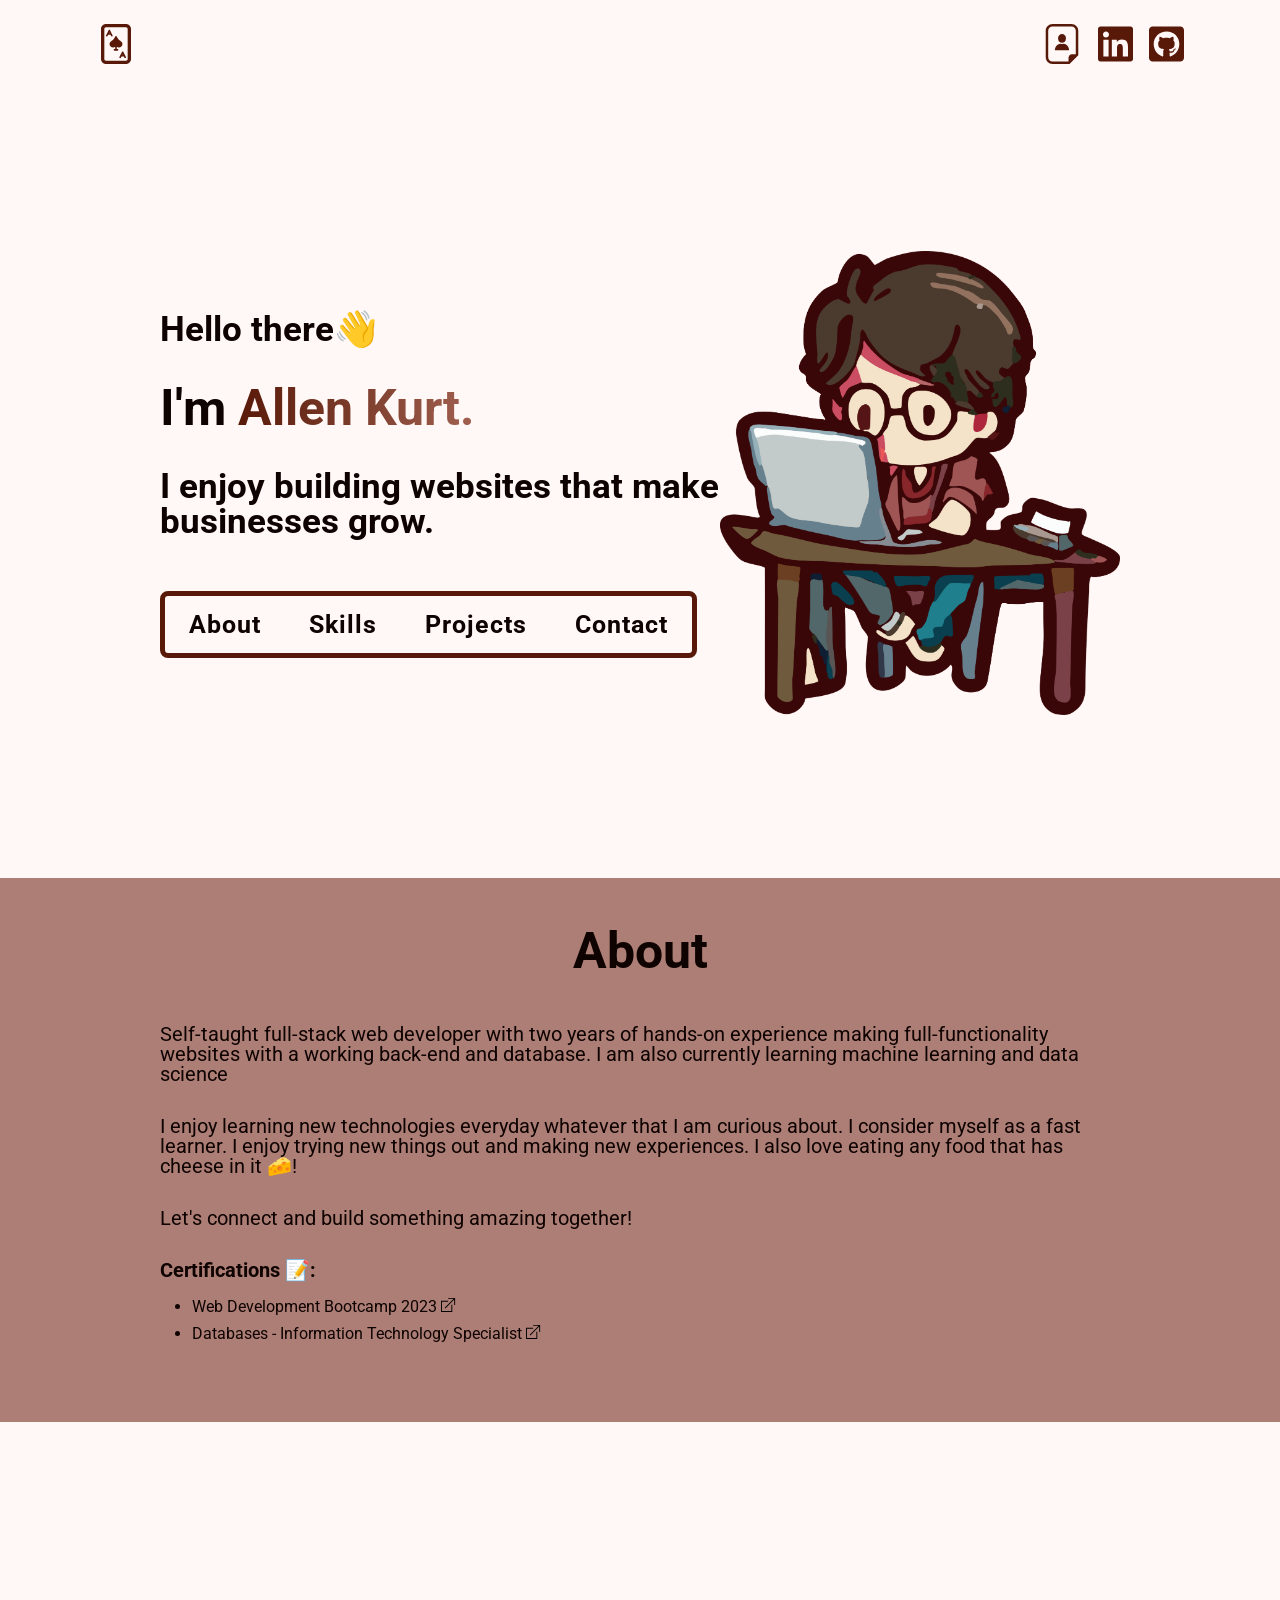
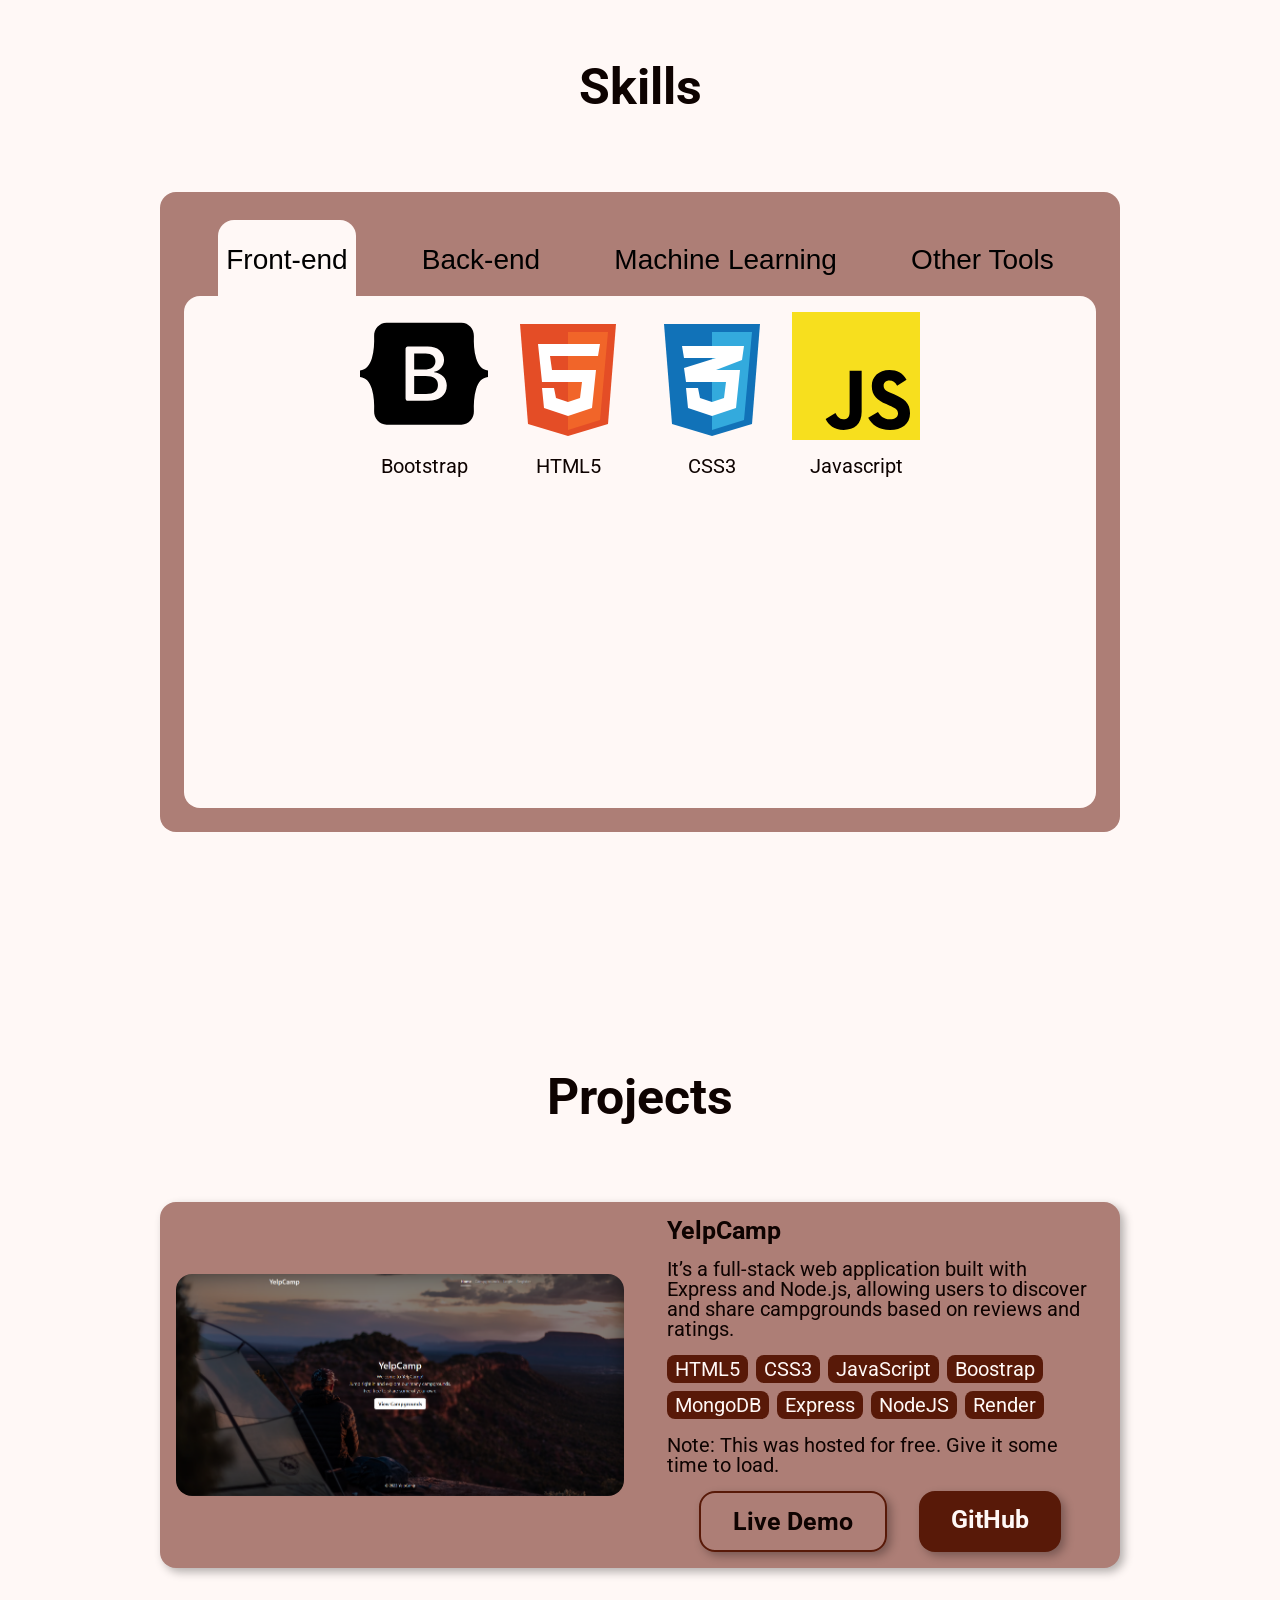
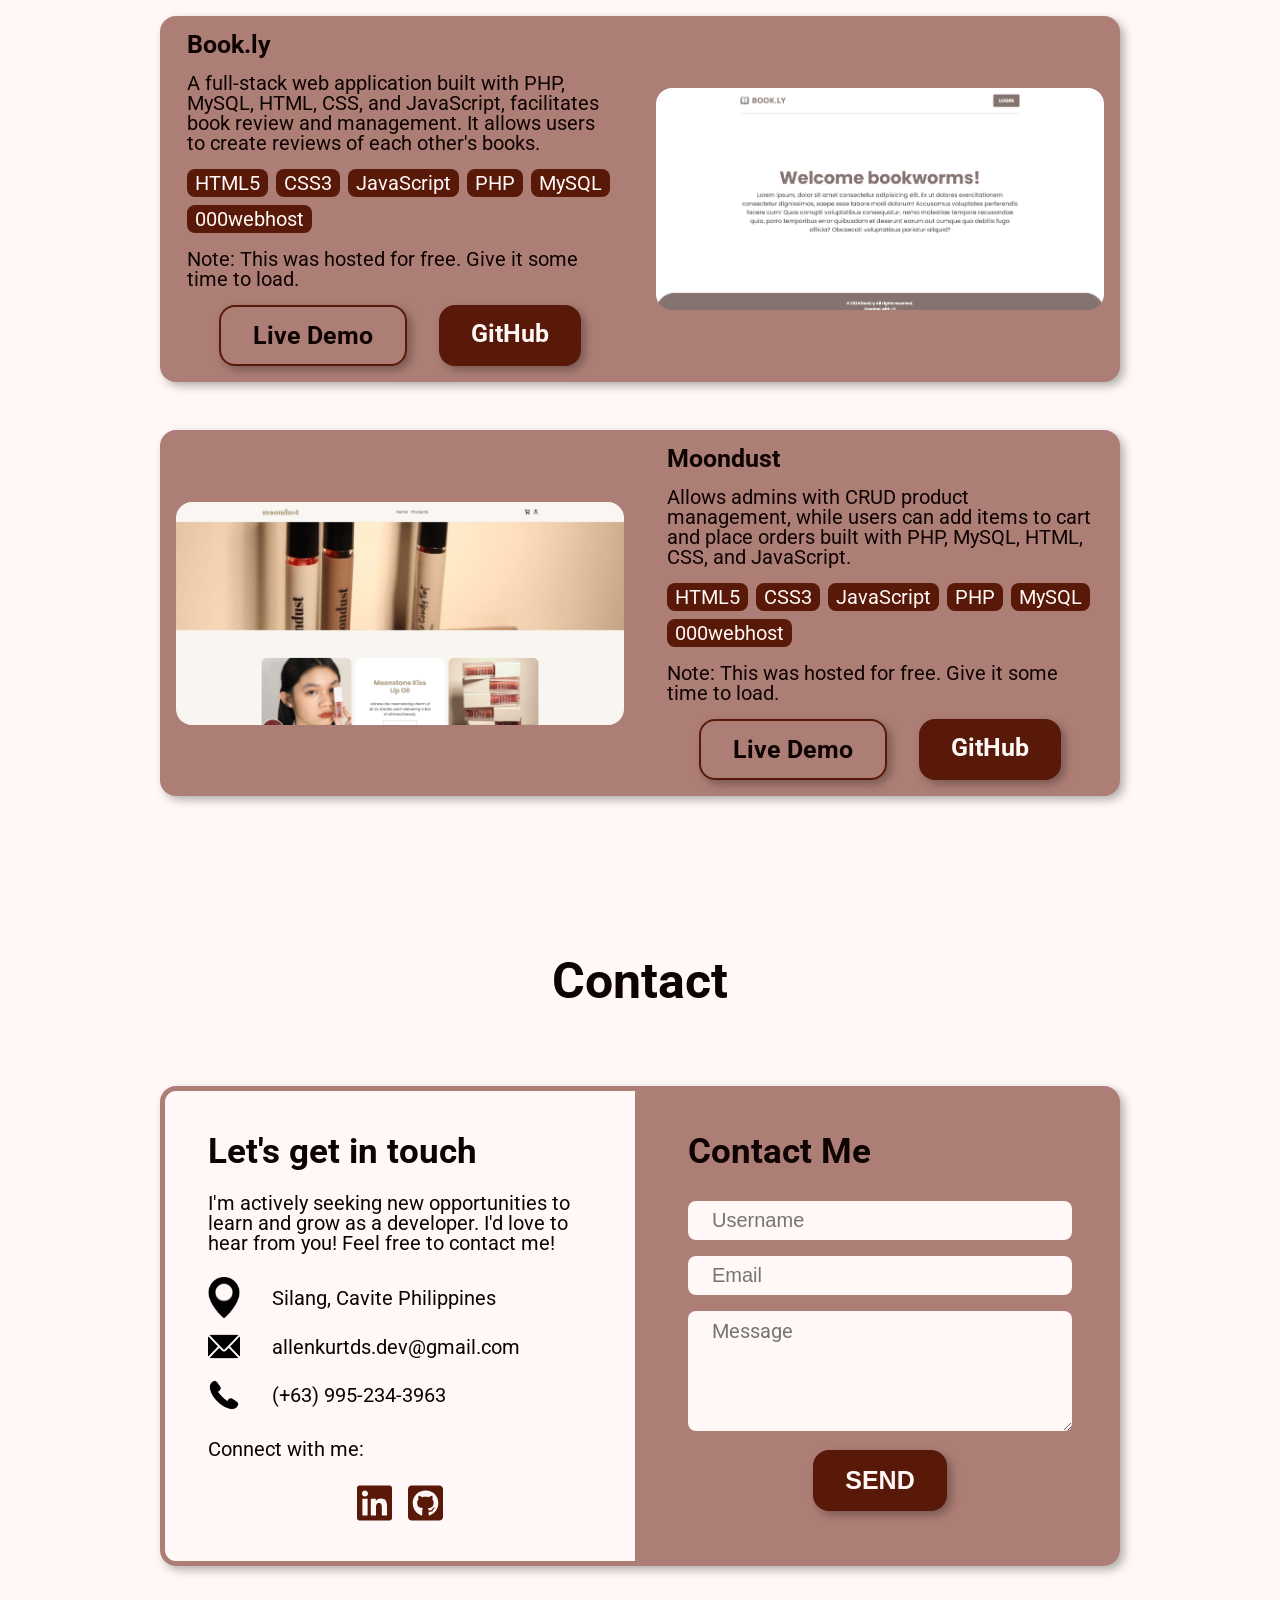
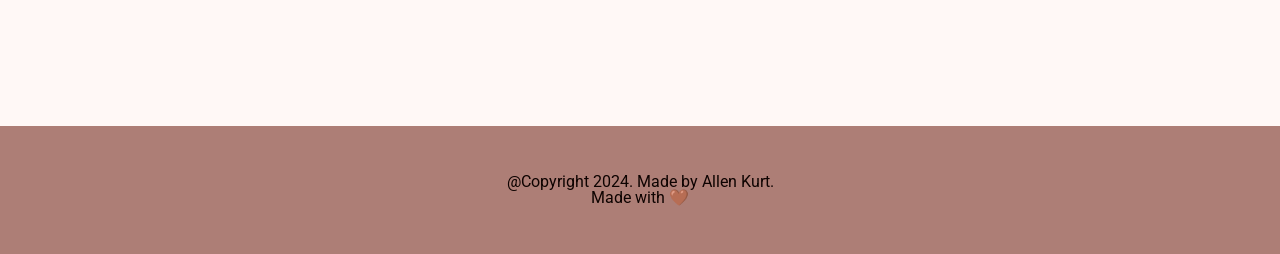
==== commit 8e1b2b10: "added links and animations" ====
--- a/index.html
+++ b/index.html
@@ -10,20 +10,21 @@
   <link rel="preconnect" href="https://fonts.googleapis.com">
   <link rel="preconnect" href="https://fonts.gstatic.com" crossorigin>
   <link href="https://fonts.googleapis.com/css2?family=Roboto:ital,wght@0,100;0,300;0,400;0,500;0,700;0,900;1,100;1,300;1,400;1,500;1,700;1,900&display=swap" rel="stylesheet">
+  <link href="https://unpkg.com/aos@2.3.1/dist/aos.css" rel="stylesheet">
 </head>
 <body>
-  <header>
+  <header data-aos="fade-down">
     <div class="underline"></div>
     <img src="/public/icon.svg" alt="Logo Icon" class="logo-icon">
 
     <div class="social-links" >
       <a href="certifications/resume.pdf" target="_blank"><img src="/public/resume.svg" alt="Resume Icon" class="header-icon"></a>
-      <img src="/public/linkedin.svg" alt="Resume Icon" class="header-icon">
+      <a href="https://www.linkedin.com/in/allen-kurt-delos-santos/" target="_blank"><img src="/public/linkedin.svg" alt="Resume Icon" class="header-icon"></a>
       <a href="https://github.com/kurt-ds" target="_blank"><img src="/public/github.svg" alt="Resume Icon" class="header-icon"></a>
     </div>
   </header>
   <main>
-    <section class="hero-text-container" >
+    <section class="hero-text-container" data-aos="fade-right">
       <h2>Hello there👋</h2>
       <h1>I'm <span id="hero-name">Allen Kurt.</span></h1>
       <h2>I enjoy building websites that make businesses grow.</h2>
@@ -41,13 +42,13 @@
 
     </section>
 
-    <section class="hero-image-container" >
+    <section class="hero-image-container" data-aos="fade-left">
       <img src="/public/hero-image.png" alt="Hero Image">
     </section>
   </main>
 
 
-  <article id="about" >
+  <article id="about" data-aos="fade-up">
     <div class="about-container">
       <div class="about-background"></div>
       <h1>About</h1>
@@ -79,7 +80,7 @@
   </article>
   <article id="skills" >
     <h1>Skills</h1>
-    <div class="skills-content-container">
+    <div class="skills-content-container" data-aos="zoom-in">
       <div class="skill-buttons">
         <button id="frontend-button" class="active">Front-end</button>
         <button  id="backend-button" >Back-end</button>
@@ -189,7 +190,7 @@
   <article id="projects">
     <h1>Projects</h1>
     <div class="project-container" >
-      <div class="project-card">
+      <div class="project-card" data-aos="fade-right">
         <div class="project-card-image">
           <img src="public/yelpcamp.png" alt="Yelpcamp Screenshot">
         </div>
@@ -215,7 +216,7 @@
           </div>
         </div>
       </div>
-      <div class="project-card">
+      <div class="project-card" data-aos="fade-left">
         <div class="project-card-image">
           <img src="public/bookly.png" alt="Bookly Screenshot">
         </div>
@@ -239,7 +240,7 @@
         </div>
       
       </div>
-      <div class="project-card">
+      <div class="project-card" data-aos="fade-right">
         <div class="project-card-image">
           <img src="public/moondust.png" alt="Moondust Screenshot">
         </div>
@@ -269,7 +270,7 @@
   </article>
   <article id="contact">
     <h1>Contact</h1>
-    <div class="contact-container">
+    <div class="contact-container" data-aos="zoom-in">
       <div class="contact-info">
         <h2>Let's get in touch</h2>
         <p>I'm actively seeking new opportunities to learn and grow as a developer. I'd love to hear from you! Feel free to contact me!</p>
@@ -292,7 +293,7 @@
         <p>Connect with me:</p>
 
         <div class="social-links">
-          <img src="/public/linkedin.svg" alt="LinkedIN Icon" class="header-icon">
+          <a href="https://www.linkedin.com/in/allen-kurt-delos-santos/" target="_blank"><img src="/public/linkedin.svg" alt="LinkedIN Icon" class="header-icon"></a>
           <a href="https://github.com/kurt-ds" target="_blank"><img src="/public/github.svg" alt="Github Icon" class="header-icon"></a>
         </div>
       </div>
@@ -308,7 +309,7 @@
           <div>
             <textarea name="message" id="message" placeholder="Message"></textarea>
           </div>
-          <button>SEND</button>
+          <button type="submit" >SEND</button>
         </form>
       </div>
     </div>
@@ -322,5 +323,9 @@
     </div>
   </footer>
   <script src="./app.js" ></script>
+  <script src="https://unpkg.com/aos@2.3.1/dist/aos.js"></script>
+  <script>
+    AOS.init();
+  </script>
 </body>
 </html>
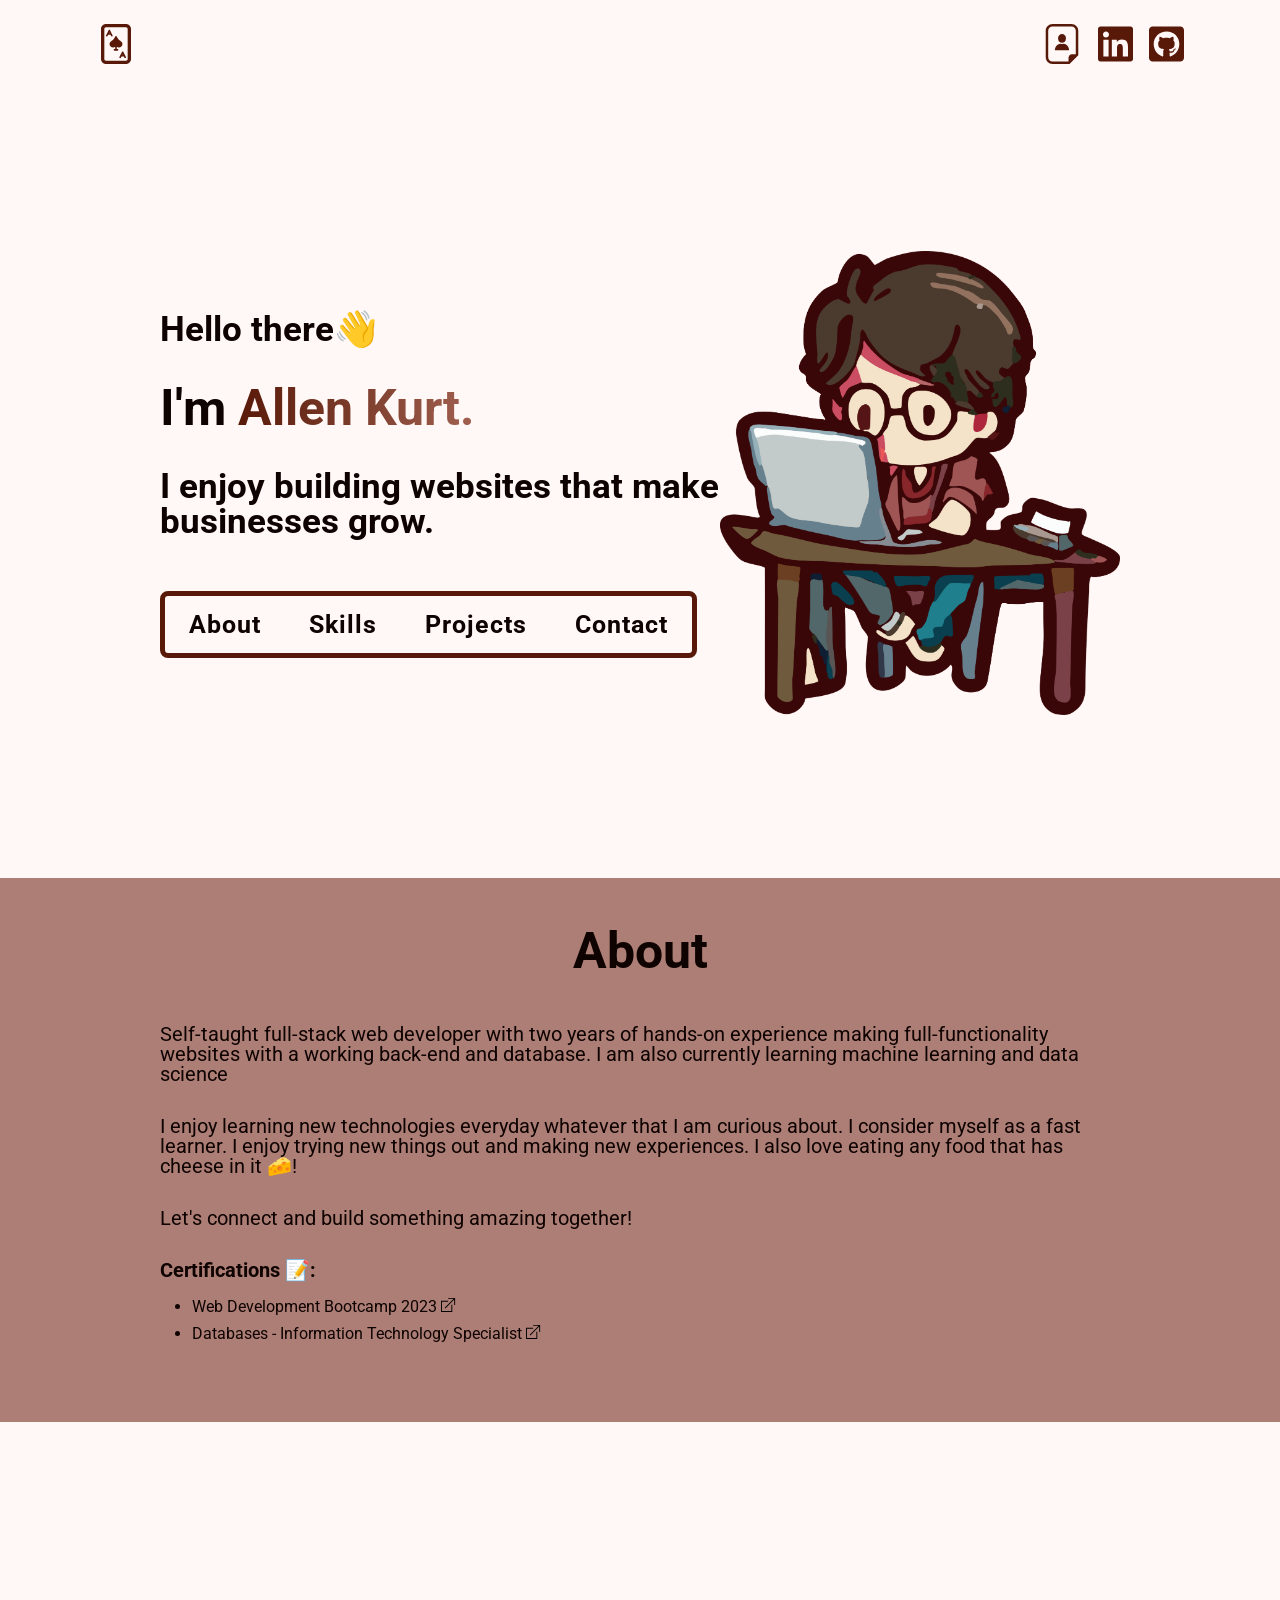
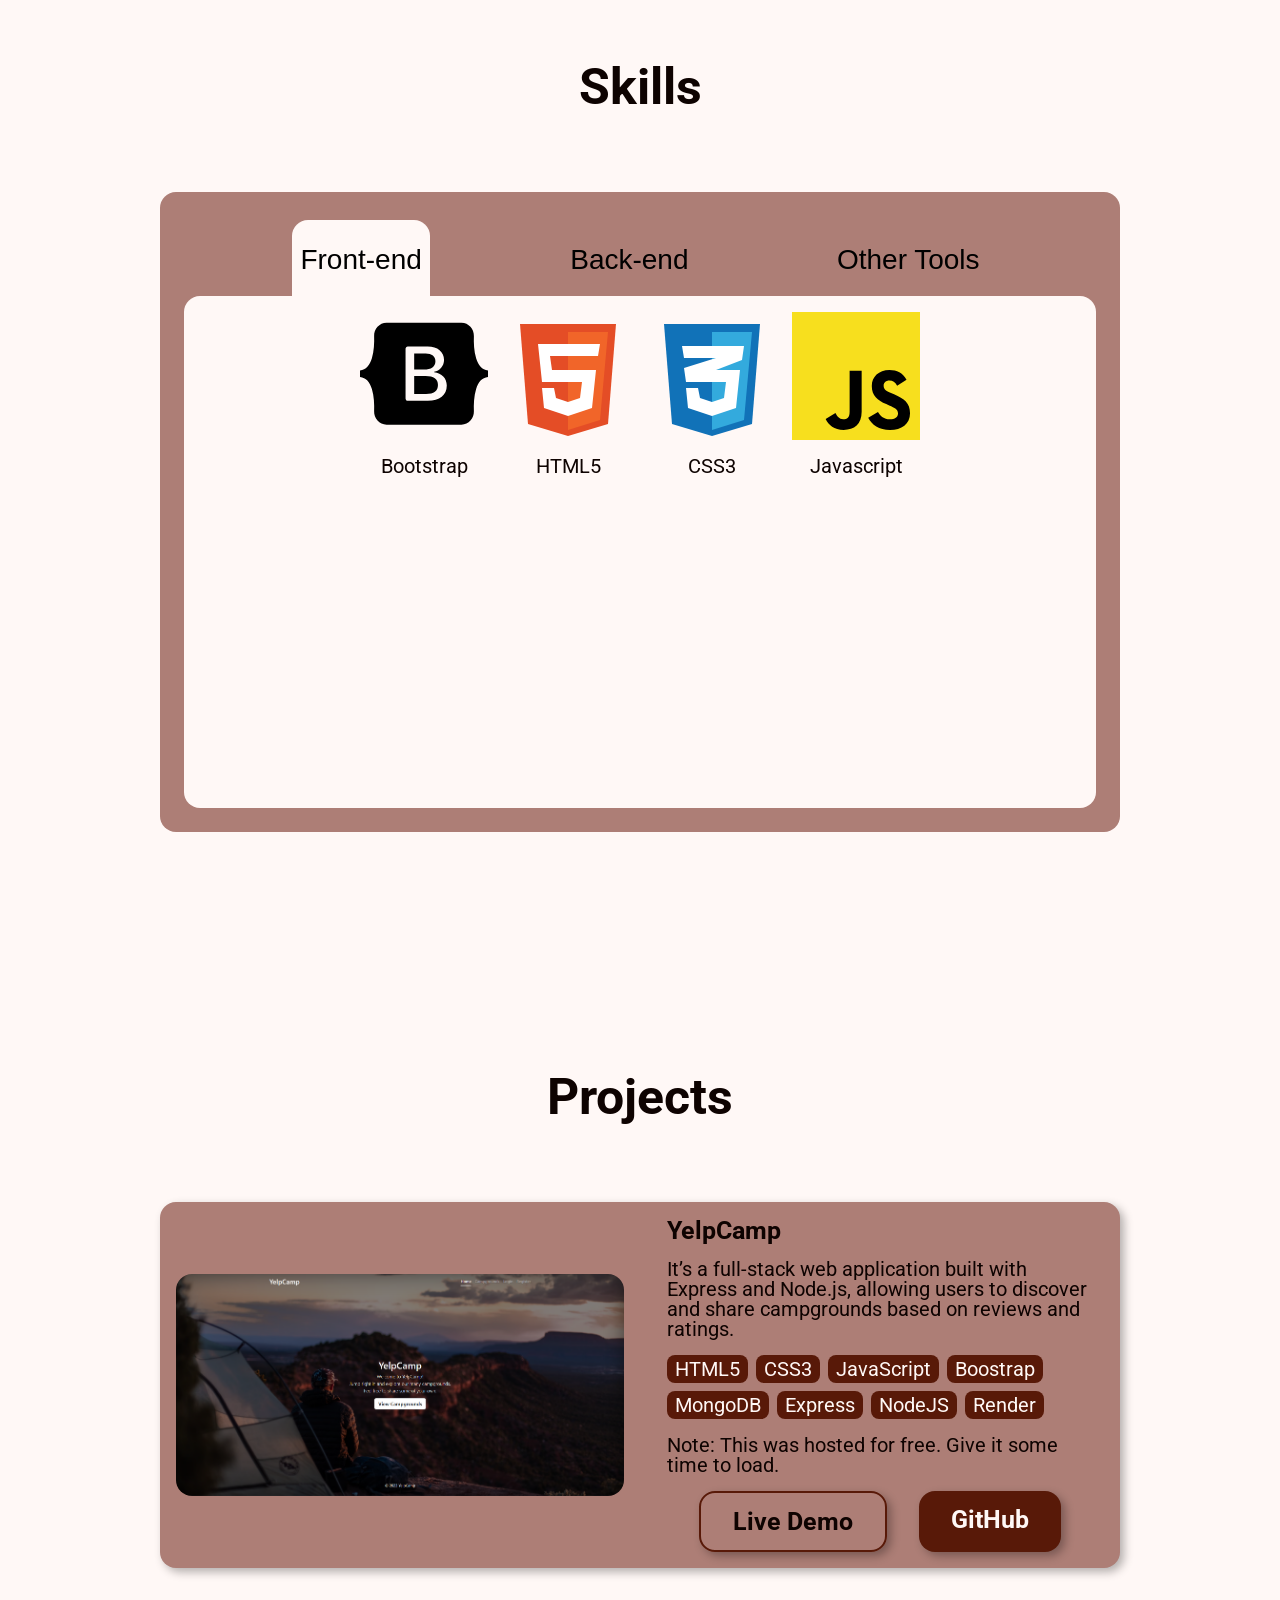
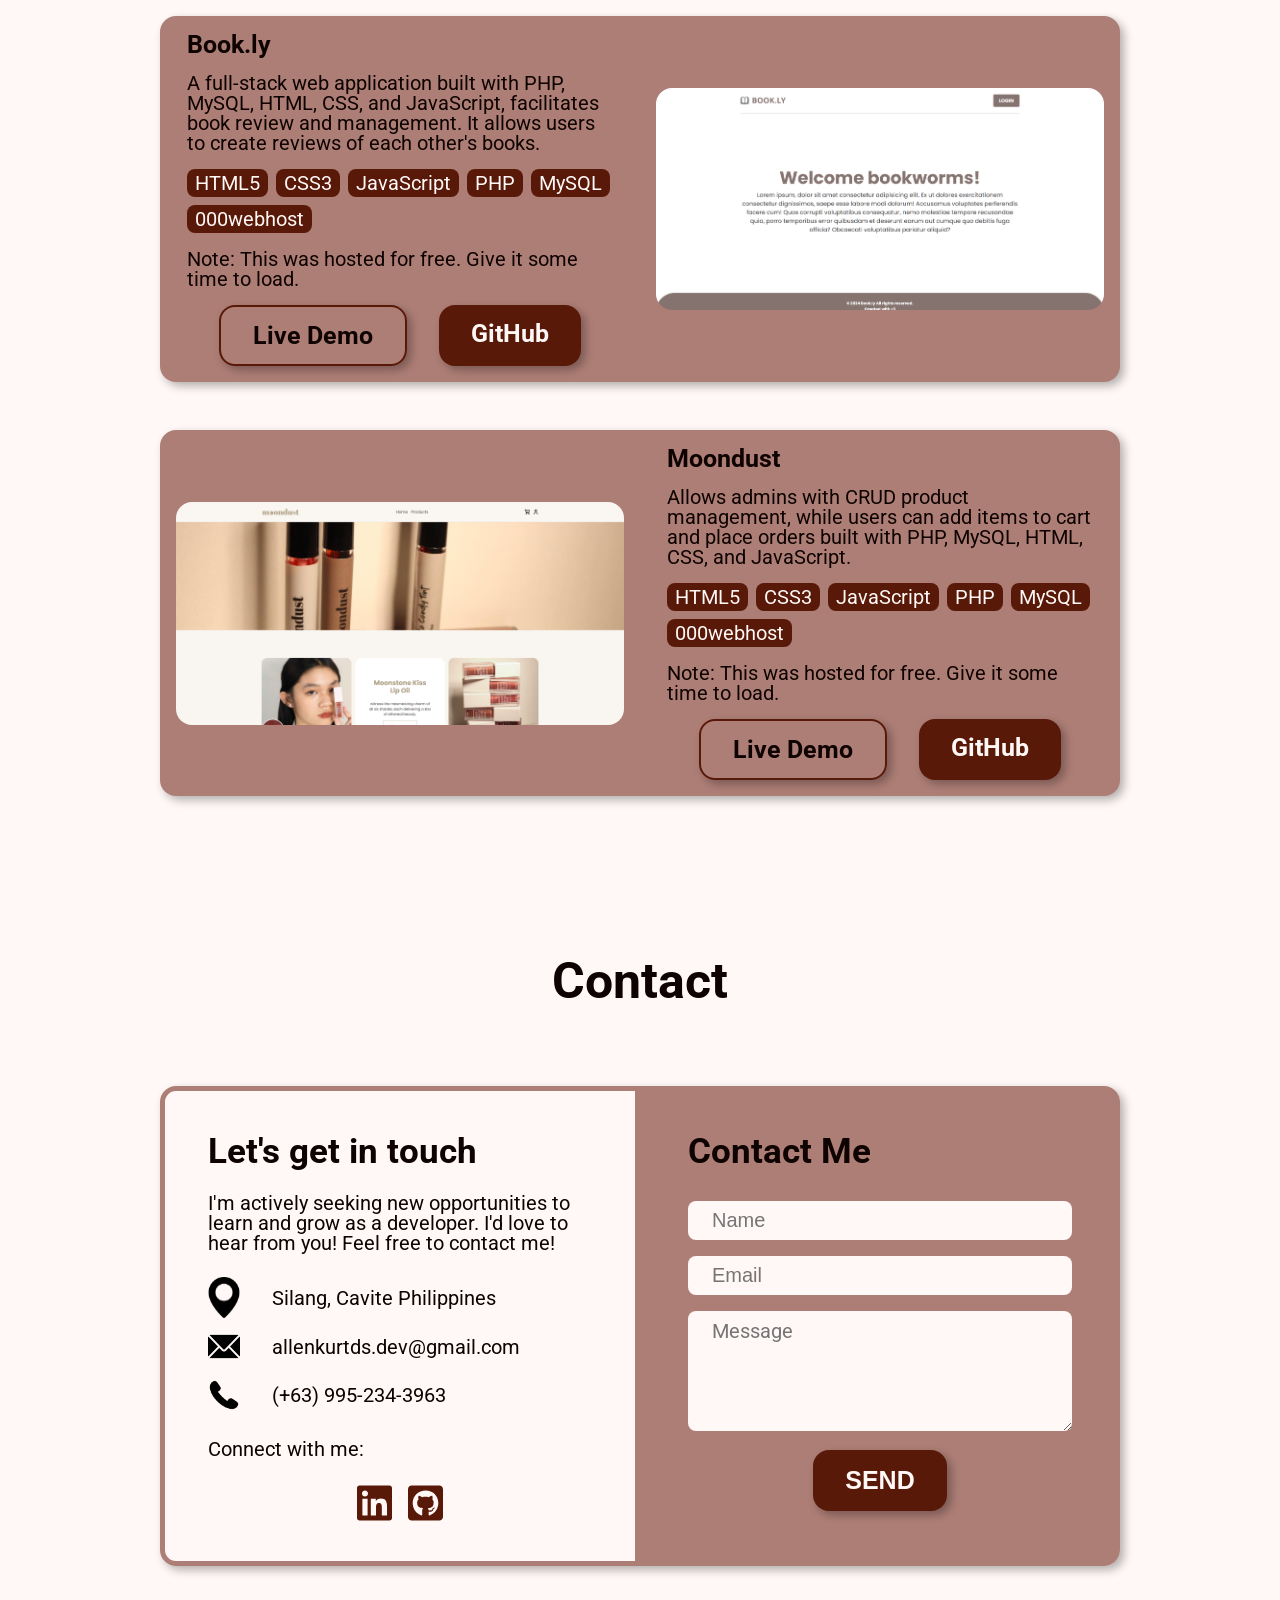
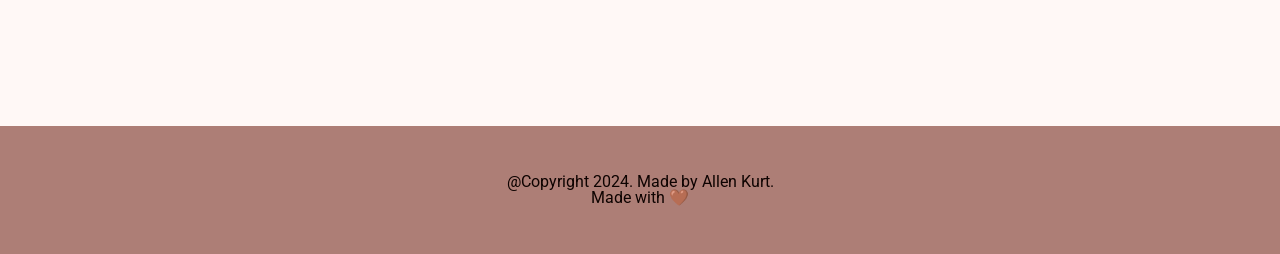
==== commit f4a7f48e: "added contact functions and removed machine-learning" ====
--- a/index.html
+++ b/index.html
@@ -299,9 +299,10 @@
       </div>
       <div class="contact-form-container">
         <h2>Contact Me</h2>
-        <form class="contact-form" action="">
-          <div>
-            <input type="text" name="username" placeholder="Username">
+        <form class="contact-form" action="https://api.web3forms.com/submit" method="POST">
+          <input type="hidden" name="access_key" value="af6117d1-5890-492b-b122-19f1865a5f8c">
+          <div>
+            <input type="text" name="name" placeholder="Name">
           </div>
           <div>
             <input type="email" name="email" placeholder="Email">
--- a/style.css
+++ b/style.css
@@ -235,6 +235,10 @@
   transition: .3s ease-in-out all;
 }
 
+#machinelearning-button {
+  display: none;
+}
+
 .skill-buttons>button:hover {
   transform: translateY(1.1);
 }
@@ -248,6 +252,10 @@
   width: 52rem;
 }
 
+
+.machinelearning-skills {
+  display: none;
+}
 
 .hidden {
   display: none !important;
@@ -707,7 +715,17 @@
     font-size: 12px;
   }
 
-  main, #about, #skills, #projects, #contact {
+  header {
+    padding-left: 2rem;
+    padding-right: 2rem;
+  }
+
+  main {
+    padding-left: 2rem;
+    padding-right: 2rem;
+  }
+
+  #about, #skills, #projects, #contact {
     padding-left: 4rem;
     padding-right: 4rem;
   }
@@ -726,6 +744,12 @@
     font-size: 1rem;
     padding: 1rem 0.5rem 1.5rem 0.5rem;
   }
+
+  .hero-text-container {
+    margin-left: auto;
+    justify-content: center;
+    width: 100%;
+  }
 }
 
 @media screen and (max-width:400px) {
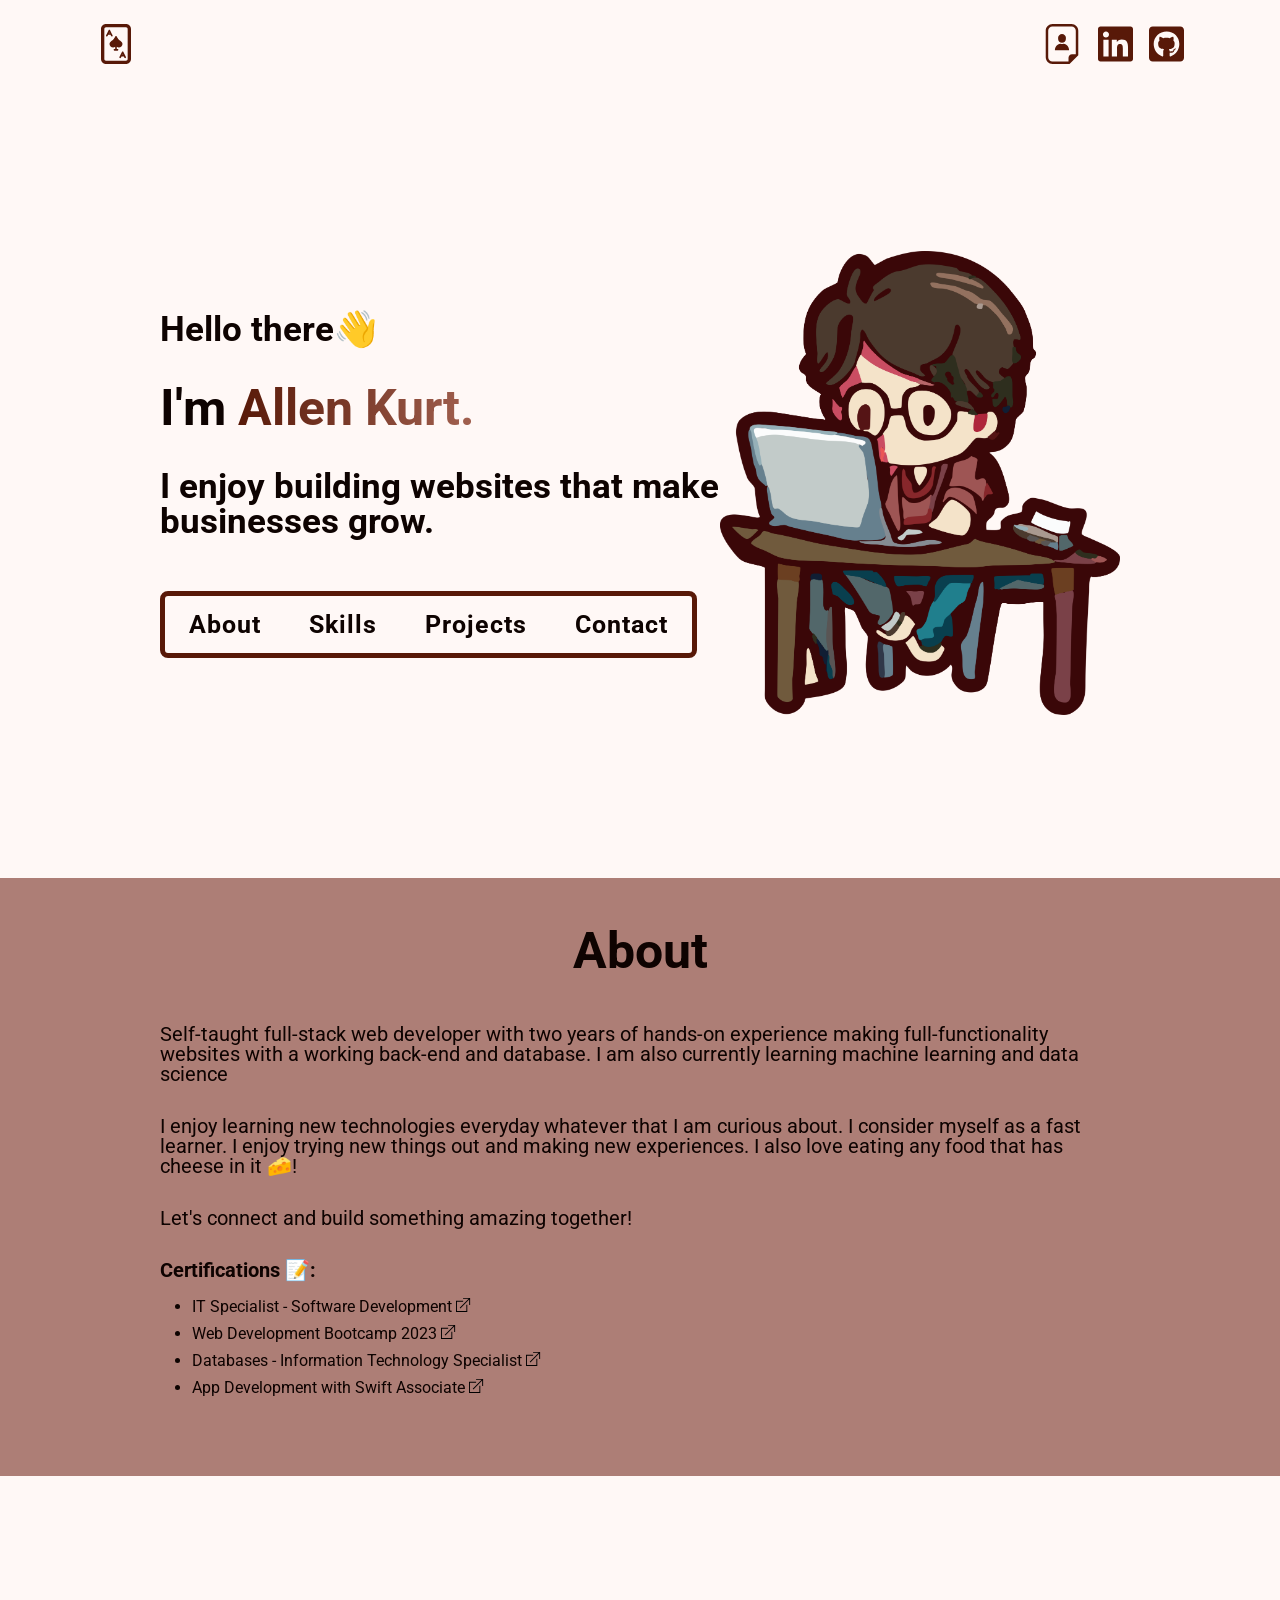
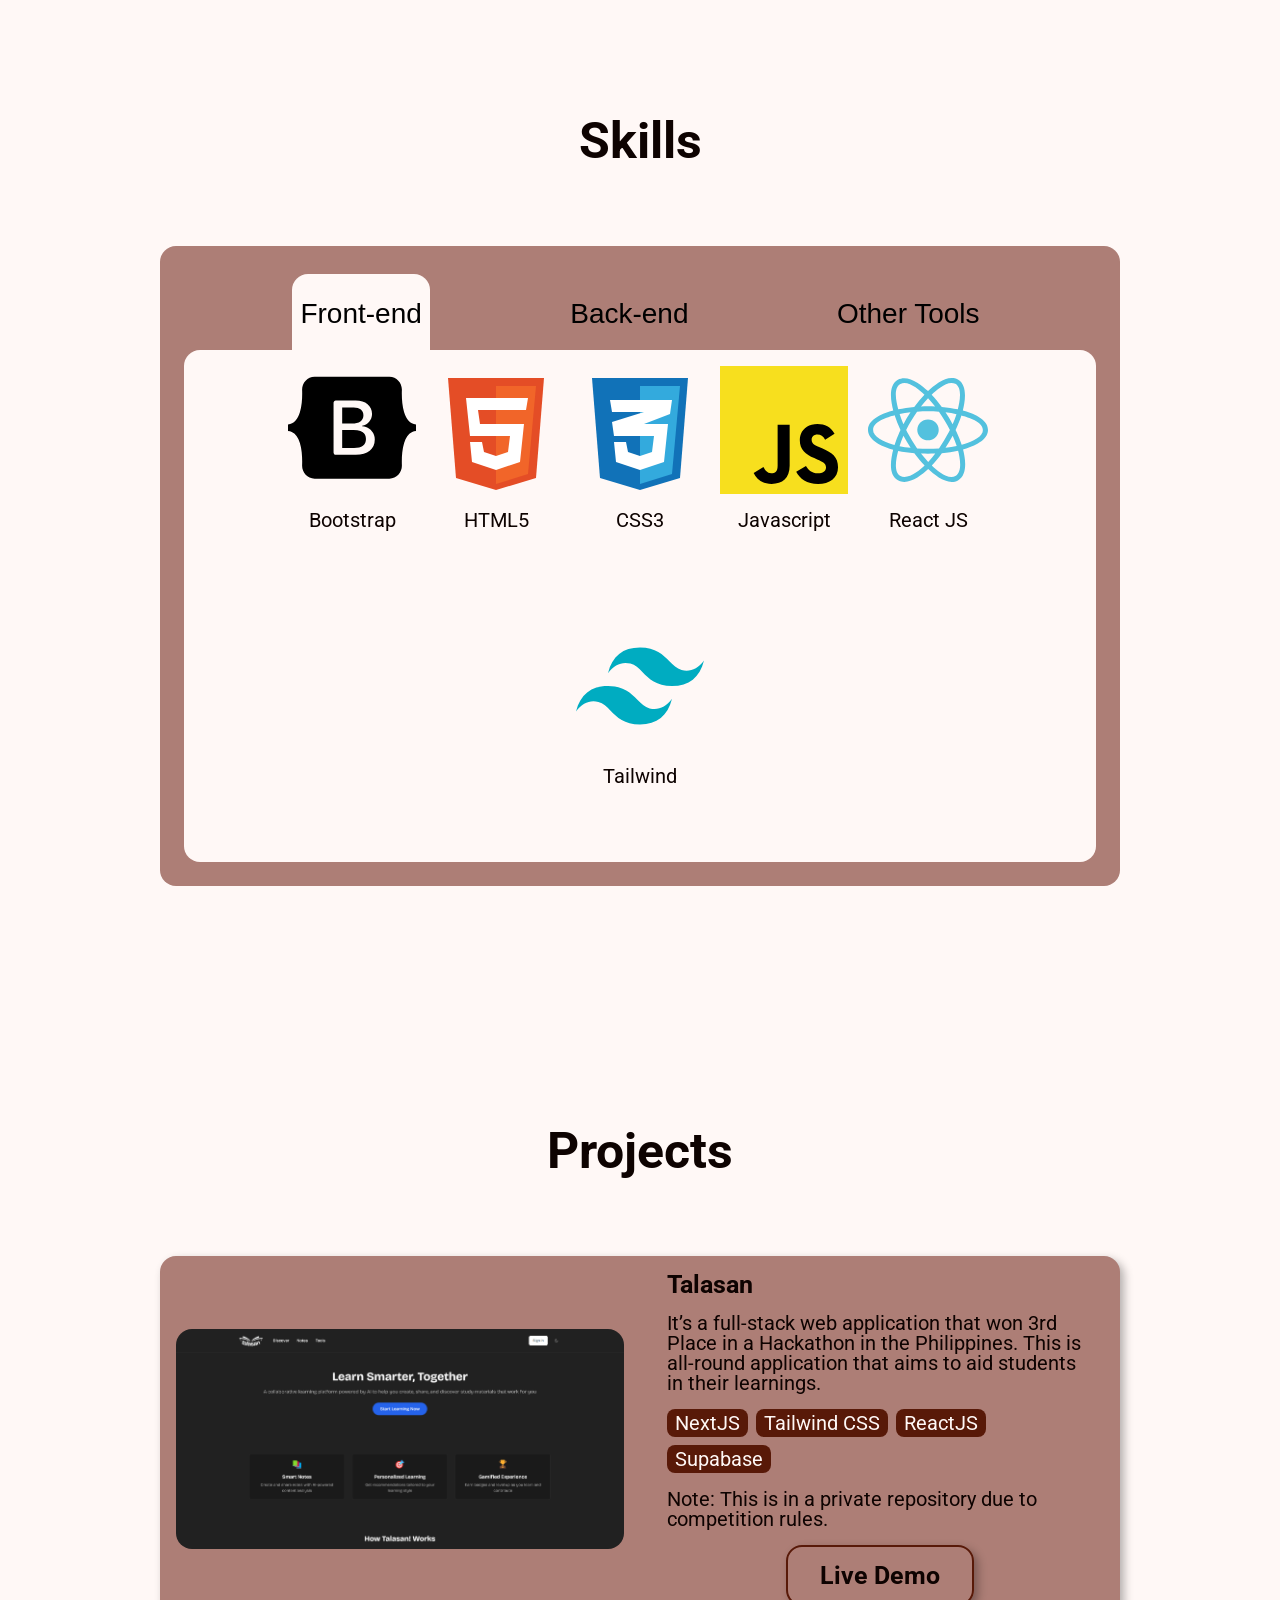
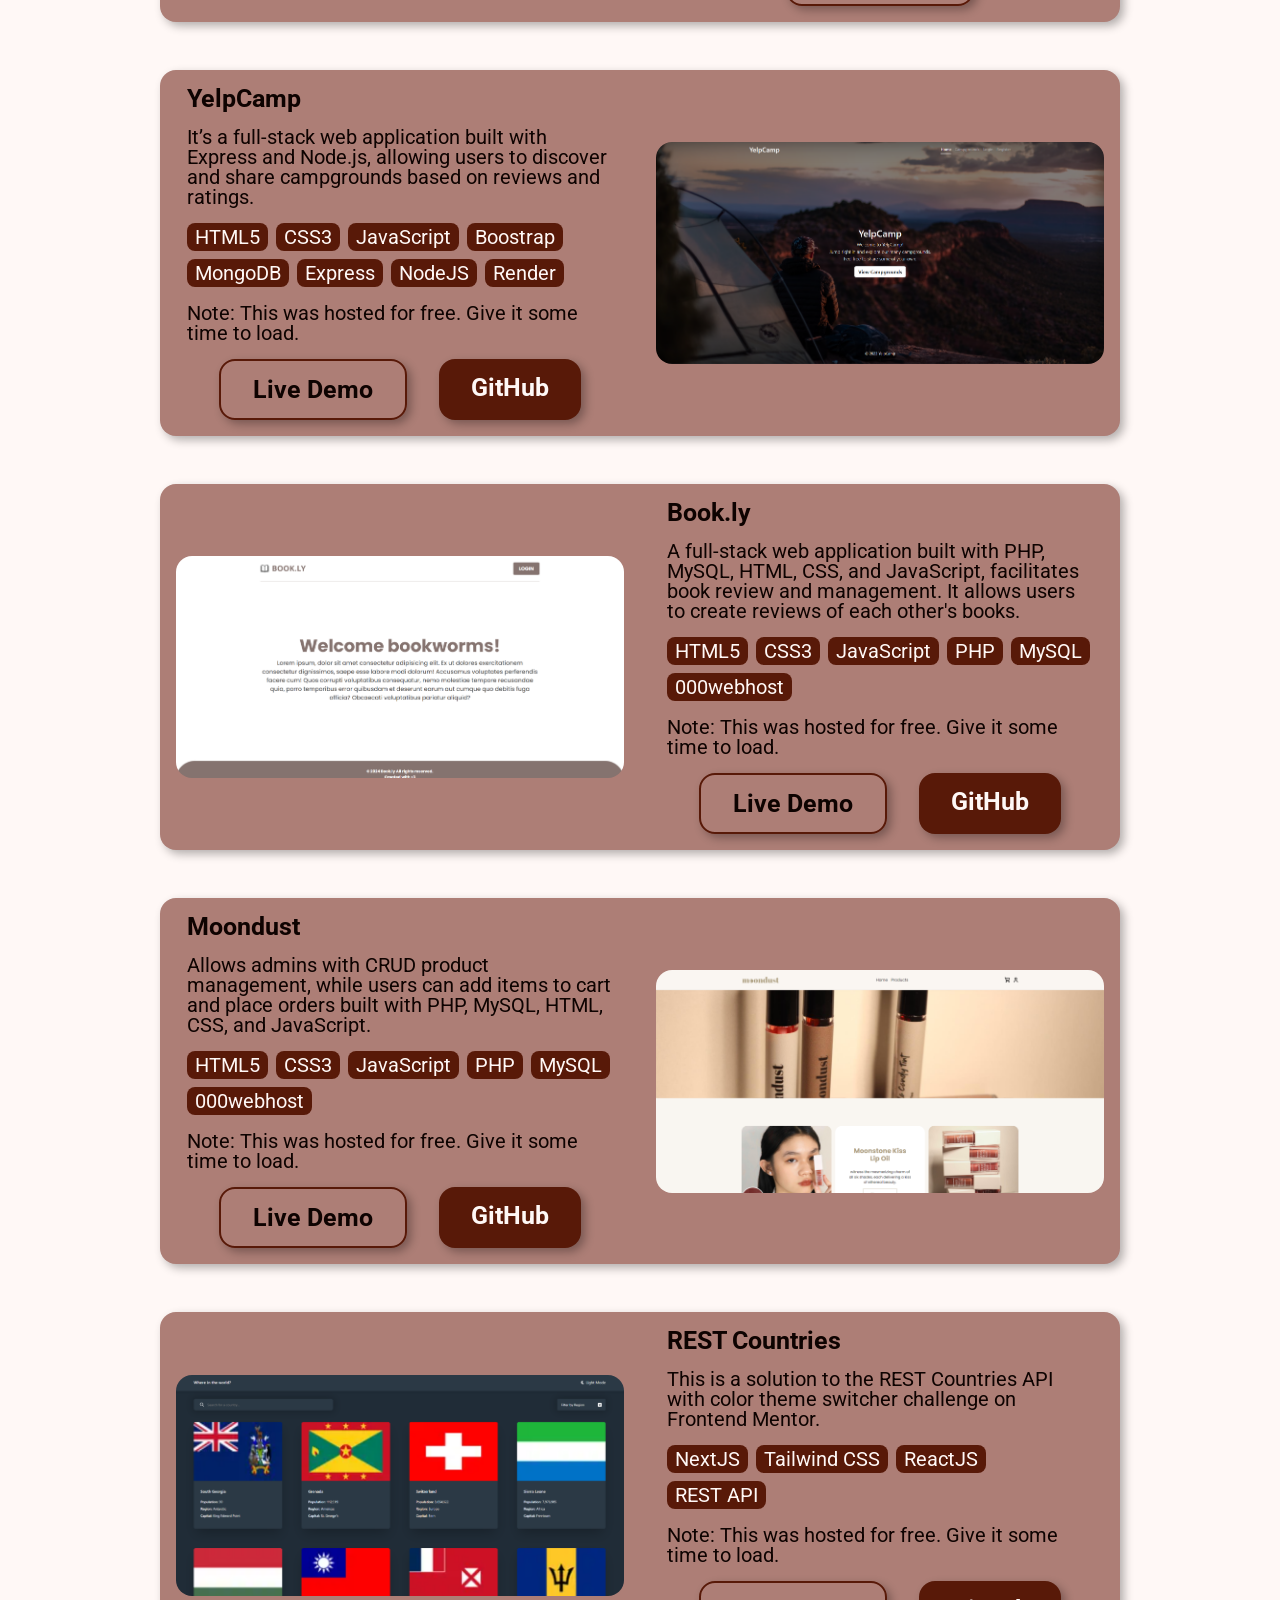
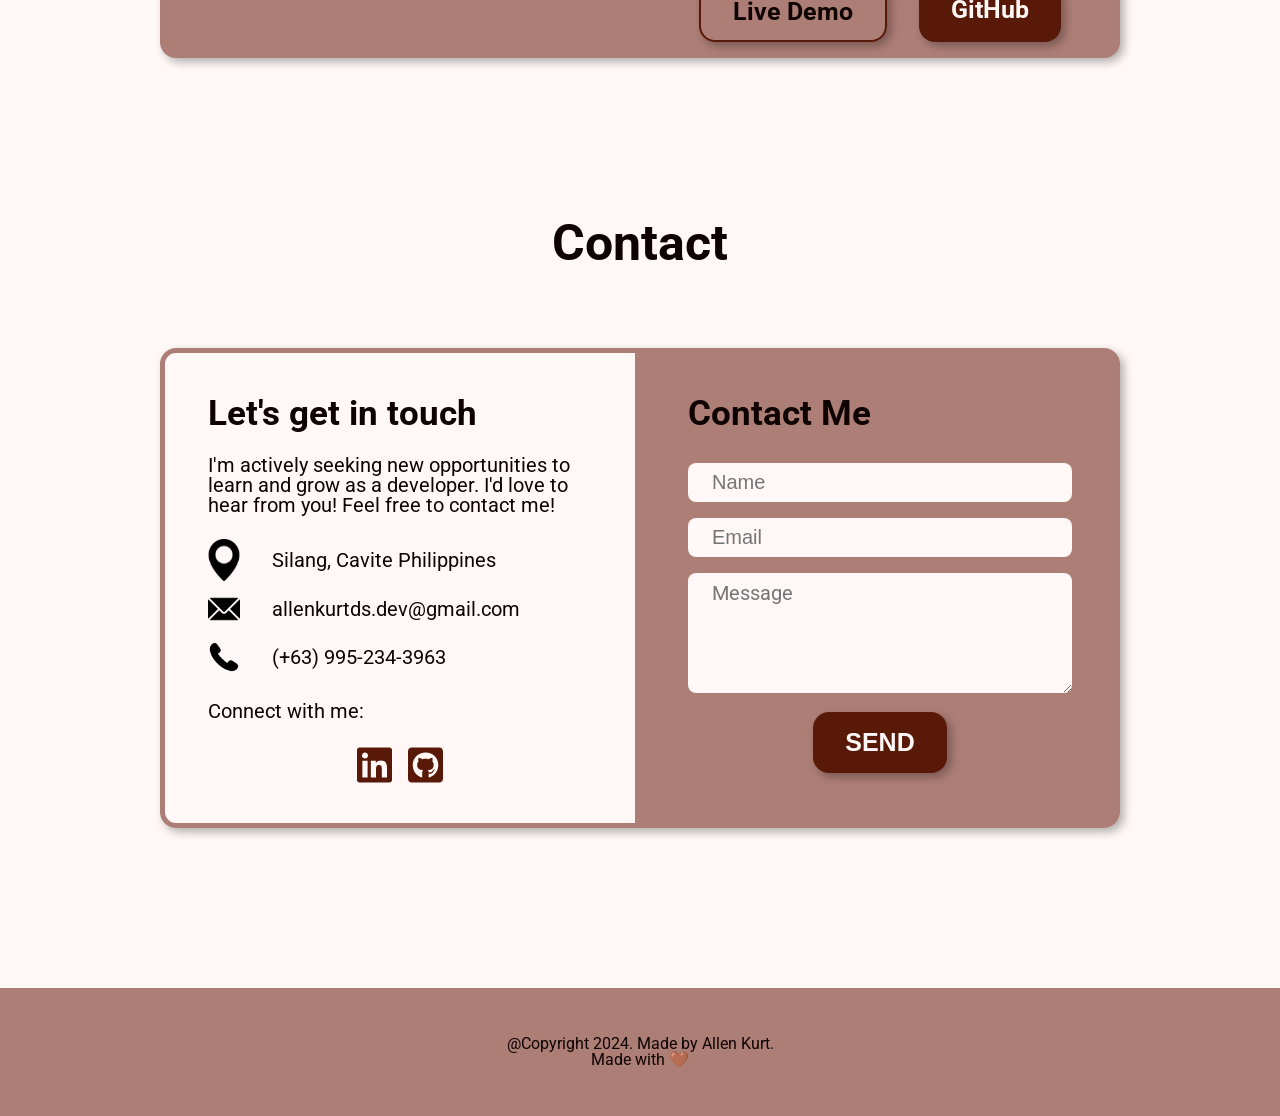
==== commit b0c22e64: "updated projects, skills, and certifications" ====
--- a/index.html
+++ b/index.html
@@ -68,8 +68,10 @@
             <div class="certification-list" >
               <p class="title">Certifications 📝:</p>
               <ul>
+                <li><a href="https://www.credly.com/badges/2202167d-0571-466c-b8af-cf1d4c00f905/public_url" target="_blank">IT Specialist - Software Development <img src="public/new.svg" alt="New Window SVG"></a></li>
                 <li><a href="certifications/webdeveloper.pdf" target="_blank">Web Development Bootcamp 2023 <img src="public/new.svg" alt="New Window SVG"></a></li>
                 <li><a href="certifications/databases.pdf" target="_blank">Databases - Information Technology Specialist <img src="public/new.svg" alt="New Window SVG"></a></li>
+                <li><a href="https://www.credly.com/badges/069f0961-33ef-4142-a983-47488a51e5fe/public_url" target="_blank">App Development with Swift Associate <img src="public/new.svg" alt="New Window SVG"></a></li>
               </ul>
             </div>
           </div>
@@ -105,6 +107,14 @@
             <img src="public/javascript.svg" alt="JavaScript Logo">
             <p>Javascript</p>
           </div>
+          <div class="skill-card">
+            <img src="public/react.svg" alt="React Logo">
+            <p>React JS</p>
+          </div>
+          <div class="skill-card">
+            <img src="public/tailwind.svg" alt="Tailwind Logo">
+            <p>Tailwind</p>
+          </div>
         </div>
         <div id="backend-skills" class="backend-skills hidden">
           <div class="skill-card">
@@ -138,6 +148,10 @@
           <div class="skill-card">
             <img src="public/java.svg" alt="Java Logo">
             <p>Java</p>
+          </div>
+          <div class="skill-card">
+            <img src="public/nextjs.svg" alt="NextJS Logo">
+            <p>NextJS</p>
           </div>
         </div>
         <div id="machinelearning-skills" class="machinelearning-skills hidden">
@@ -190,6 +204,27 @@
   <article id="projects">
     <h1>Projects</h1>
     <div class="project-container" >
+      <div class="project-card" data-aos="fade-right">
+        <div class="project-card-image">
+          <img src="public/talasan.png" alt="Yelpcamp Screenshot">
+        </div>
+        <div class="project-card-content">
+          <h3>Talasan</h3>
+          <p>It’s a full-stack web application that won 3rd Place in a Hackathon in the Philippines. This is all-round application that aims to aid students in their learnings.</p>
+          <div class="project-stack">
+            <p>NextJS</p>
+            <p>Tailwind CSS</p>
+            <p>ReactJS</p>
+            <p>Supabase</p>
+          </div>
+  
+          <p class="note">Note: This is in a private repository due to competition rules.</p>
+  
+          <div class="project-info"> 
+            <a href="https://talasan.vercel.app/" class="livedemo-btn" target="_blank">Live Demo</a>
+          </div>
+        </div>
+      </div>
       <div class="project-card" data-aos="fade-right">
         <div class="project-card-image">
           <img src="public/yelpcamp.png" alt="Yelpcamp Screenshot">
@@ -265,6 +300,29 @@
           </div>
         </div>
       </div>
+
+      <div class="project-card" data-aos="fade-right">
+        <div class="project-card-image">
+          <img src="public/rest_countries.png" alt="Yelpcamp Screenshot">
+        </div>
+        <div class="project-card-content">
+          <h3>REST Countries</h3>
+          <p>This is a solution to the REST Countries API with color theme switcher challenge on Frontend Mentor.</p>
+          <div class="project-stack">
+            <p>NextJS</p>
+            <p>Tailwind CSS</p>
+            <p>ReactJS</p>
+            <p>REST API</p>
+          </div>
+  
+          <p class="note">Note: This was hosted for free. Give it some time to load.</p>
+  
+          <div class="project-info"> 
+            <a href="https://rest-countries-theme-switcher-beta.vercel.app" class="livedemo-btn" target="_blank">Live Demo</a>
+            <a href="https://github.com/kurt-ds/rest-countries-theme-switcher" class="github-btn" target="_blank">GitHub</a>
+          </div>
+        </div>
+      </div>
       </div>
     </div>
   </article>
--- a/style.css
+++ b/style.css
@@ -736,12 +736,11 @@
   }
 
   .skill-buttons {
-    height: 11rem;
-  }
-
+    height: 8.5rem;
+  }
 
   .skill-buttons > button {
-    font-size: 1rem;
+    font-size: 1.3rem;
     padding: 1rem 0.5rem 1.5rem 0.5rem;
   }
 
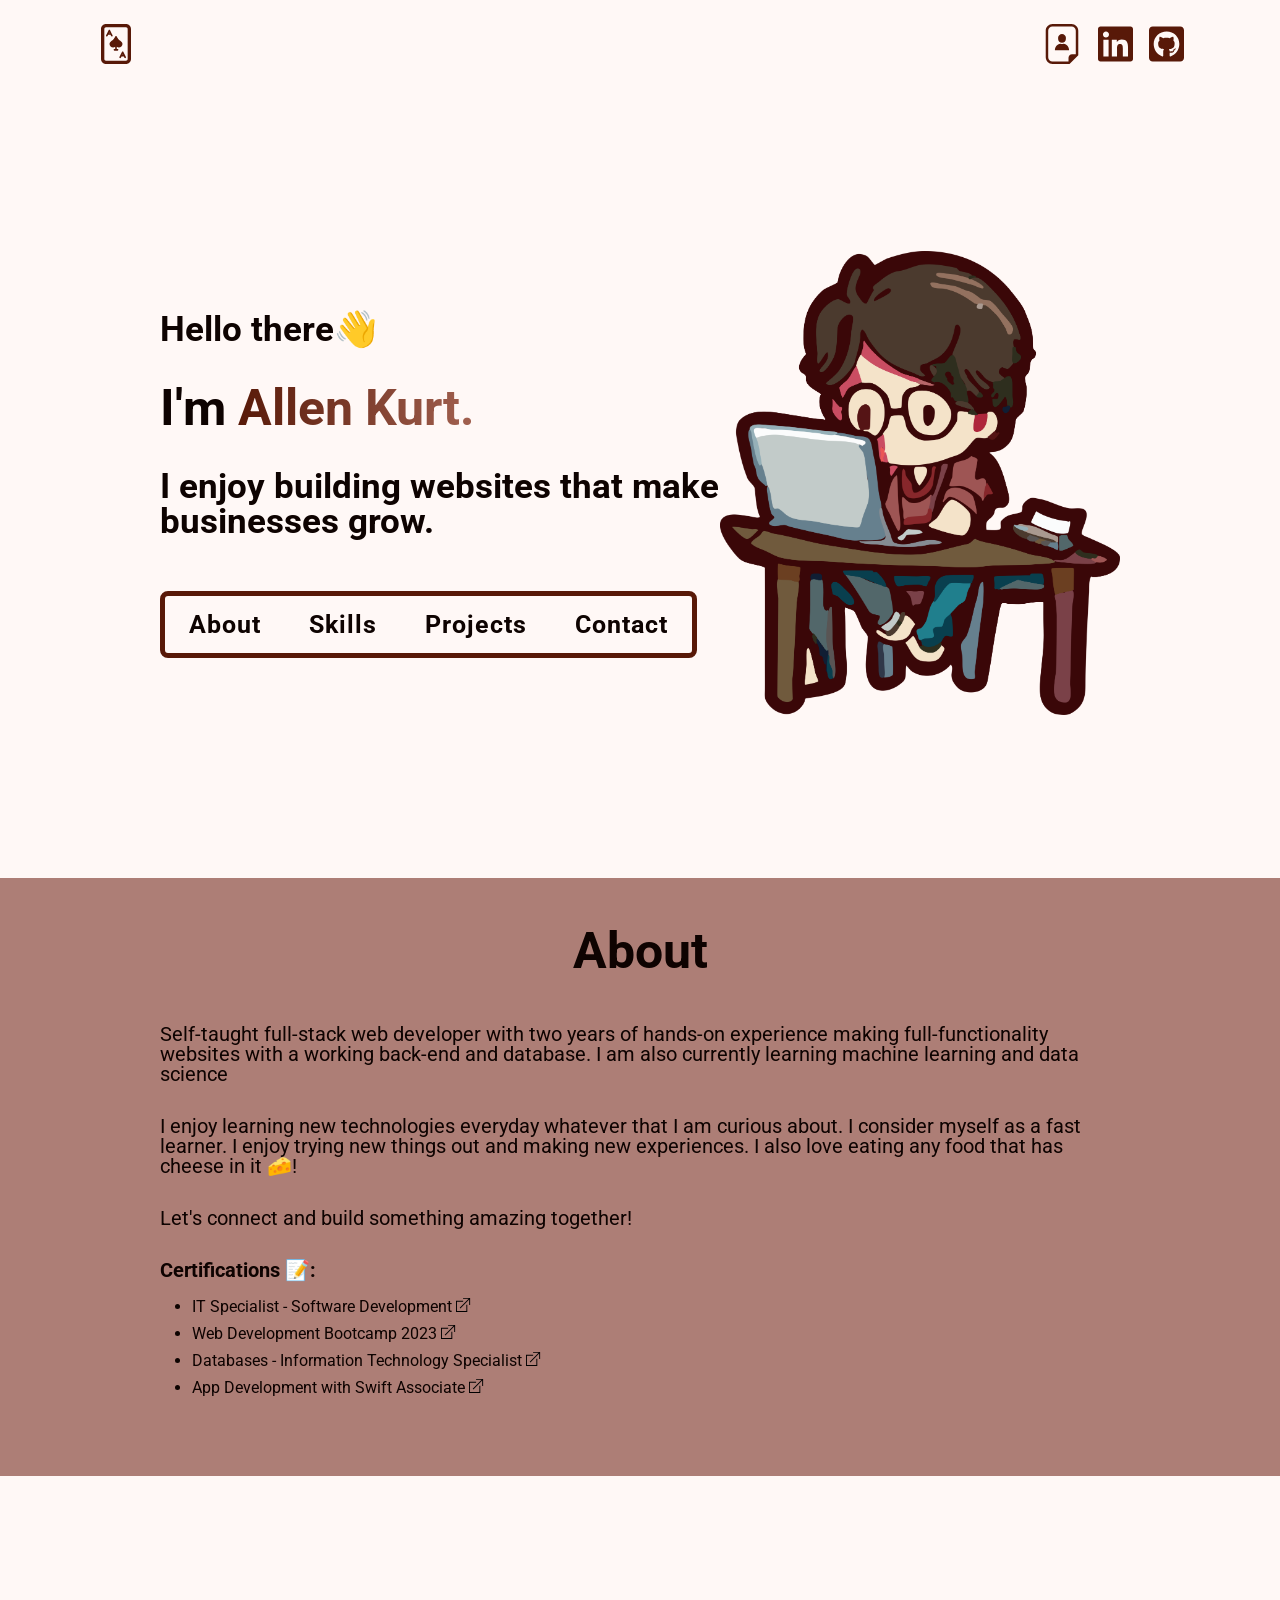
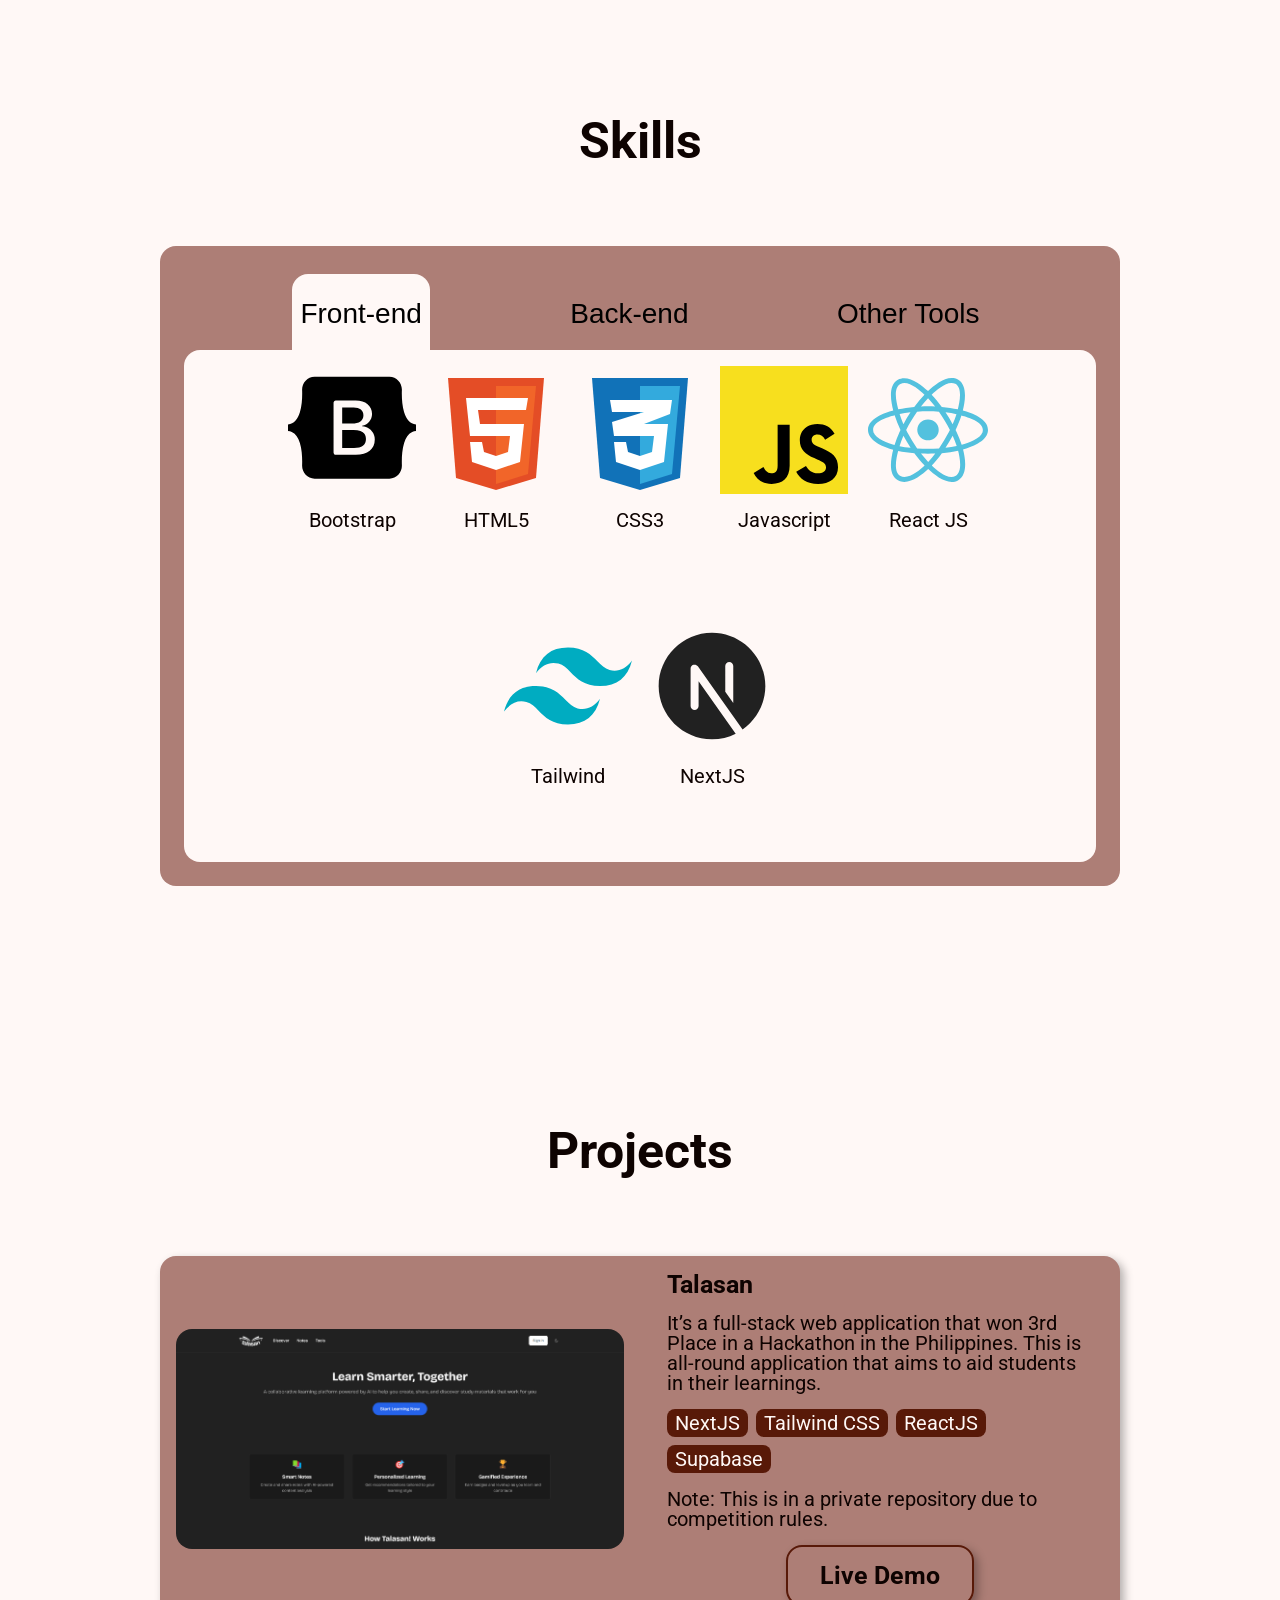
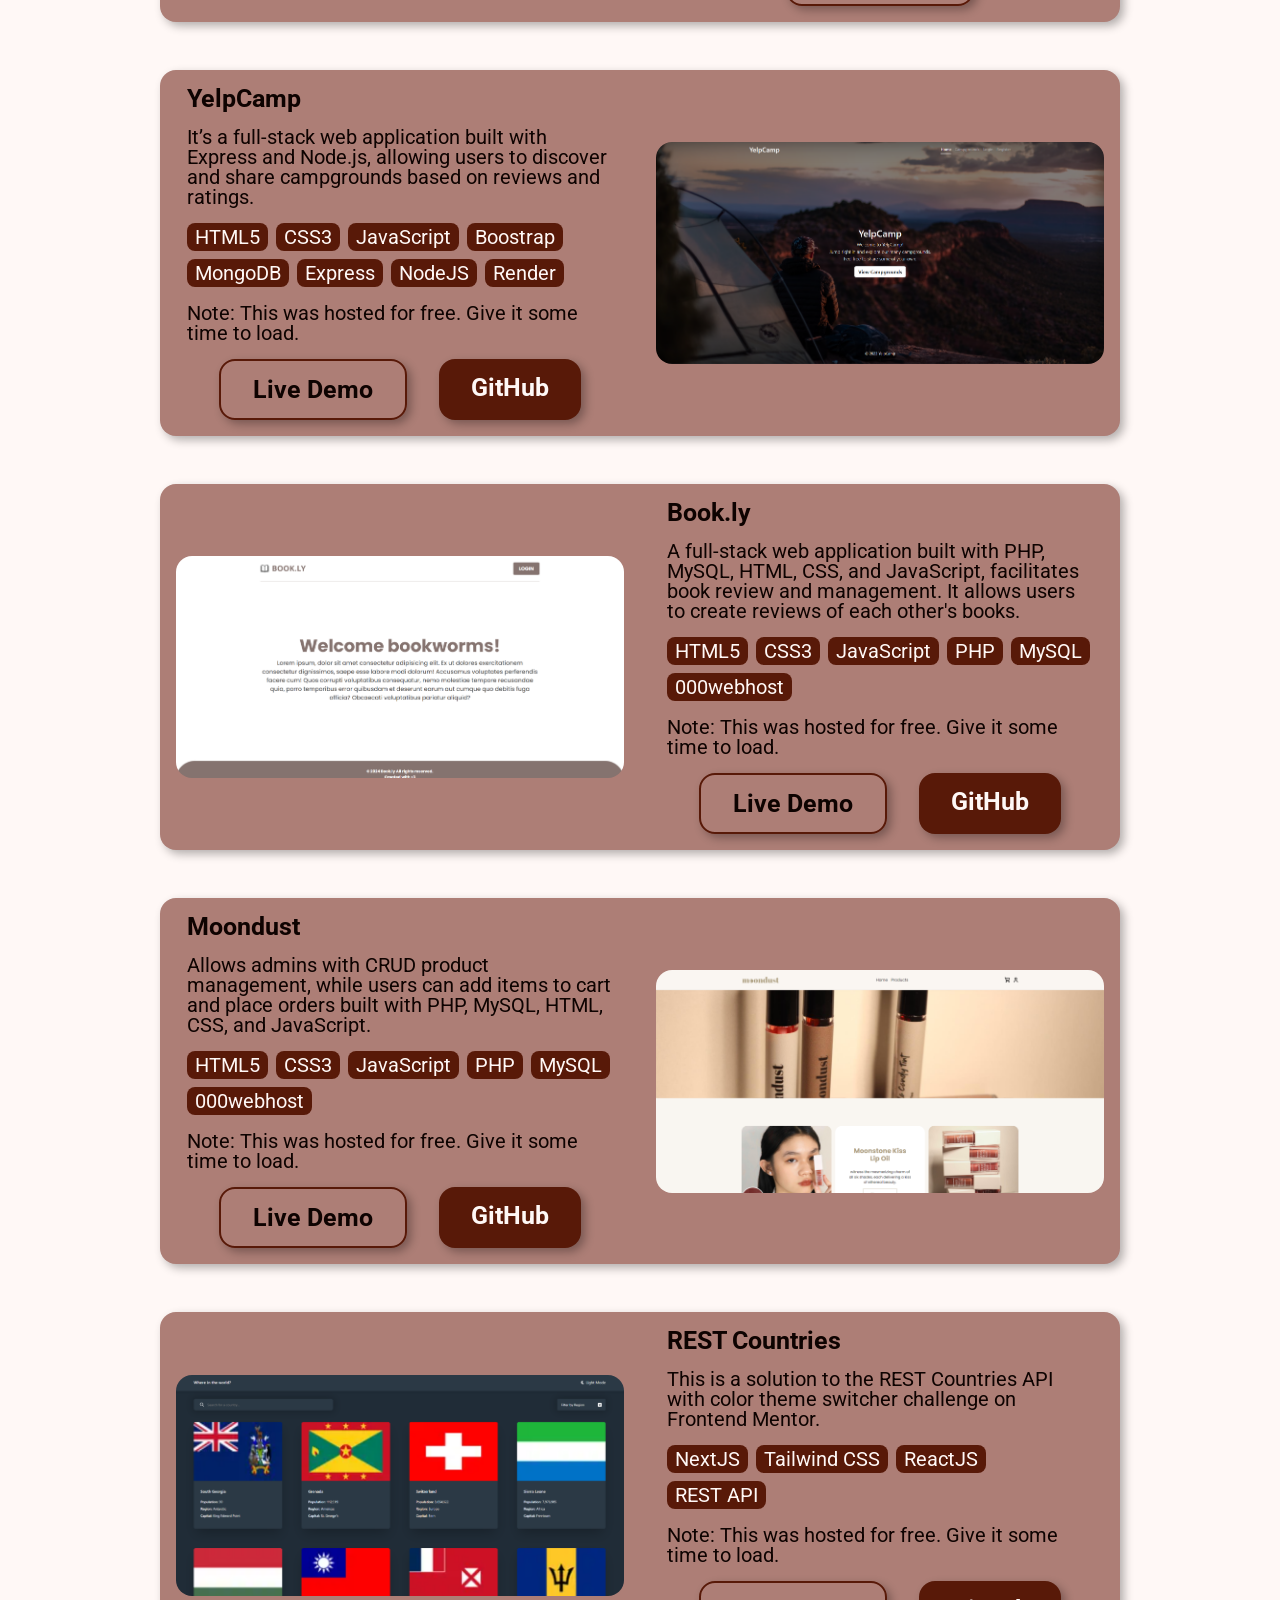
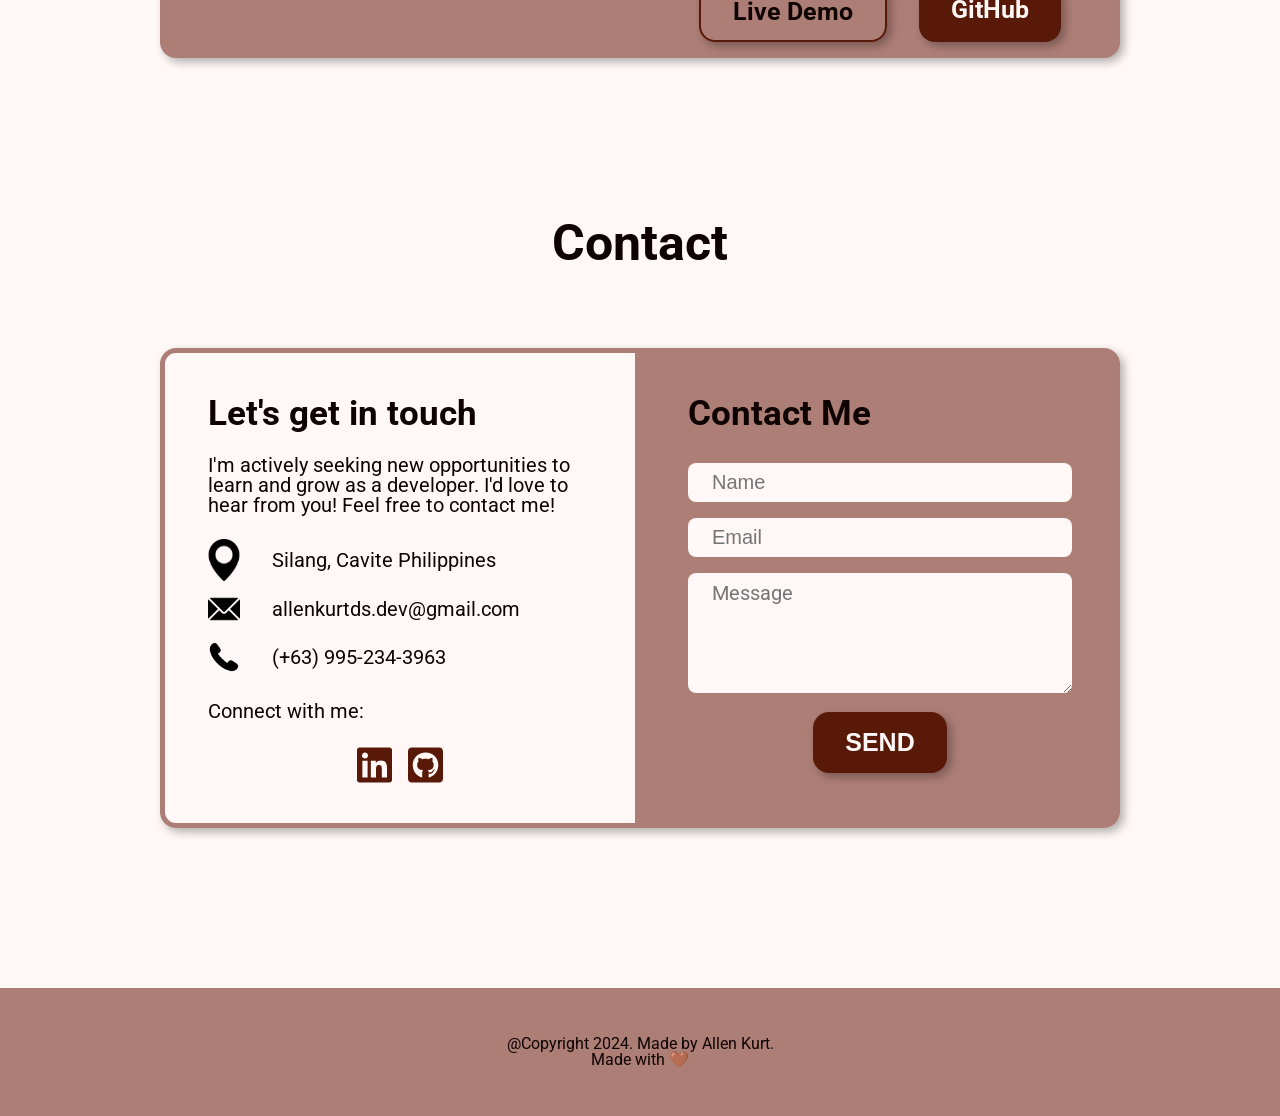
==== commit 6a2c3a69: "added databases" ====
--- a/index.html
+++ b/index.html
@@ -115,6 +115,10 @@
             <img src="public/tailwind.svg" alt="Tailwind Logo">
             <p>Tailwind</p>
           </div>
+          <div class="skill-card">
+            <img src="public/nextjs.svg" alt="NextJS Logo">
+            <p>NextJS</p>
+          </div>
         </div>
         <div id="backend-skills" class="backend-skills hidden">
           <div class="skill-card">
@@ -150,8 +154,12 @@
             <p>Java</p>
           </div>
           <div class="skill-card">
-            <img src="public/nextjs.svg" alt="NextJS Logo">
-            <p>NextJS</p>
+            <img src="public/supabase.svg" alt="Supabase Logo">
+            <p>Supabase</p>
+          </div>
+          <div class="skill-card">
+            <img src="public/firebase.svg" alt="Firebase Logo">
+            <p>Firebase</p>
           </div>
         </div>
         <div id="machinelearning-skills" class="machinelearning-skills hidden">
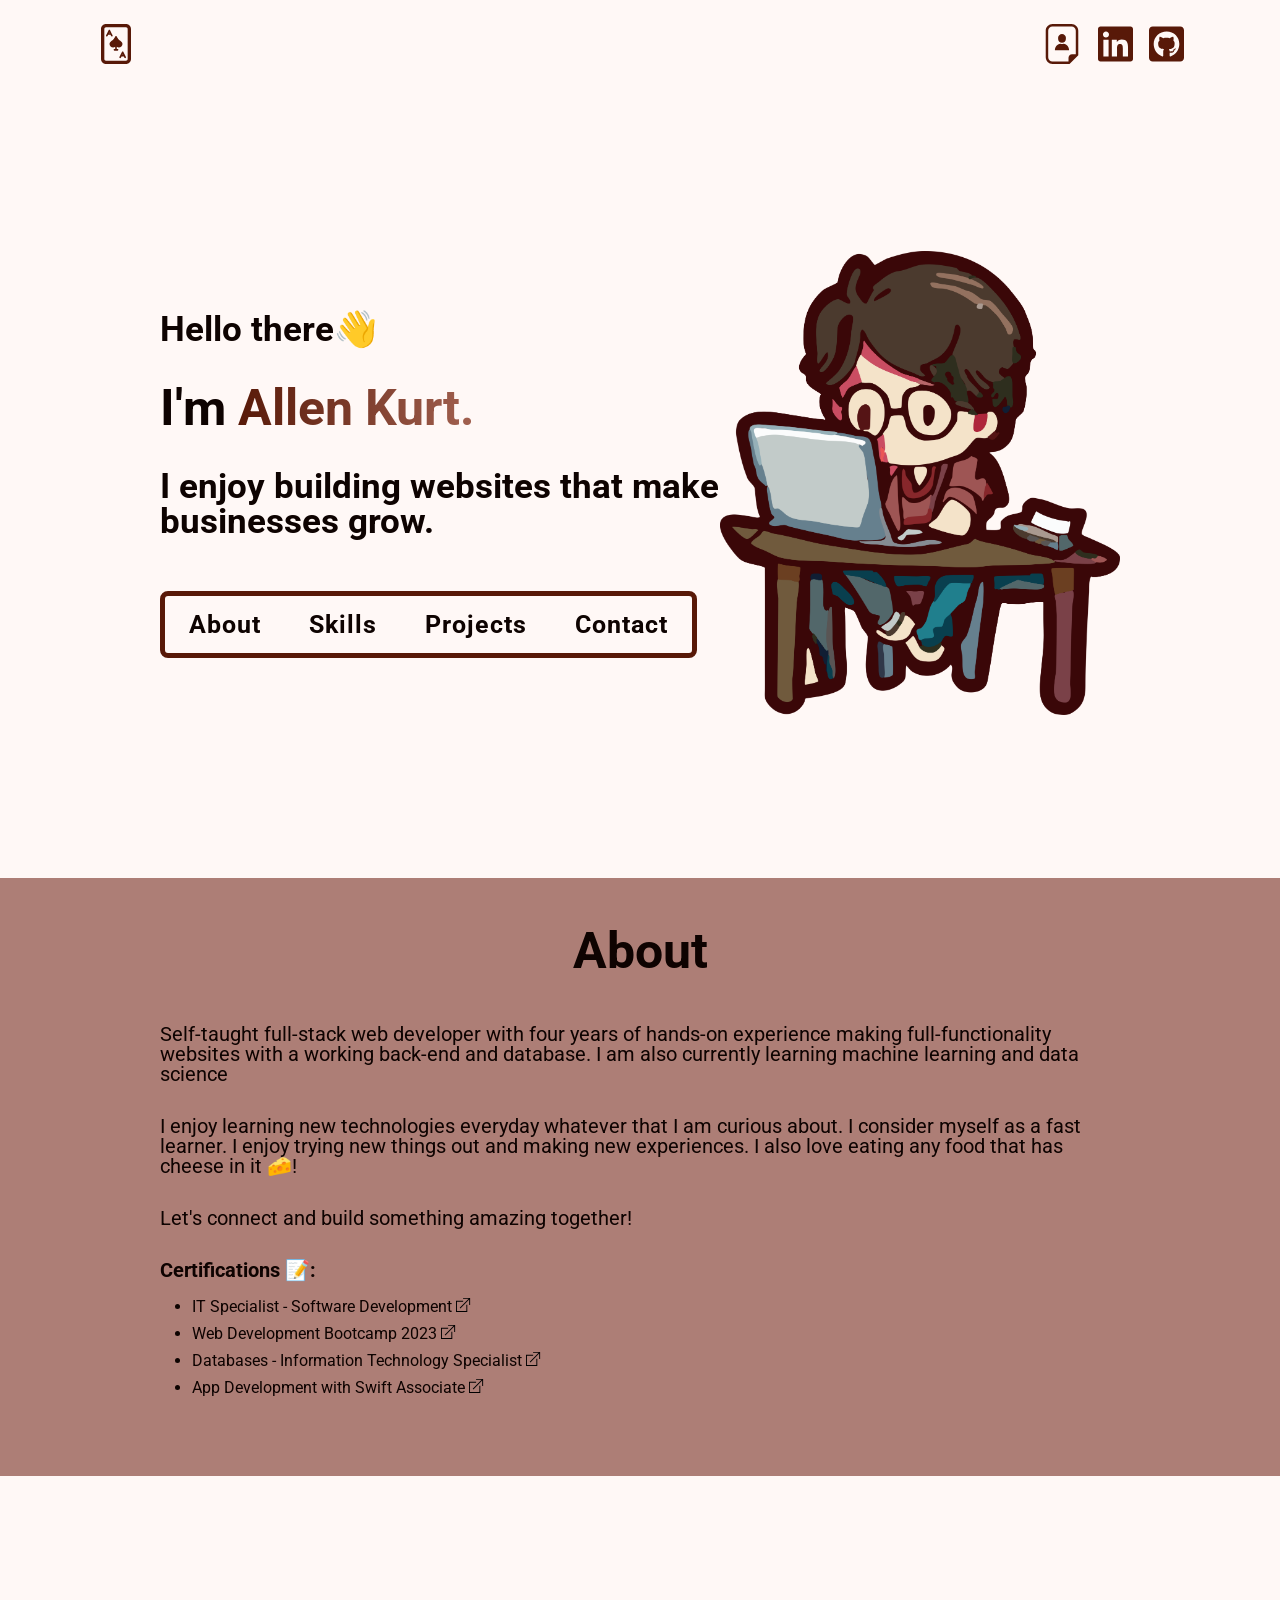
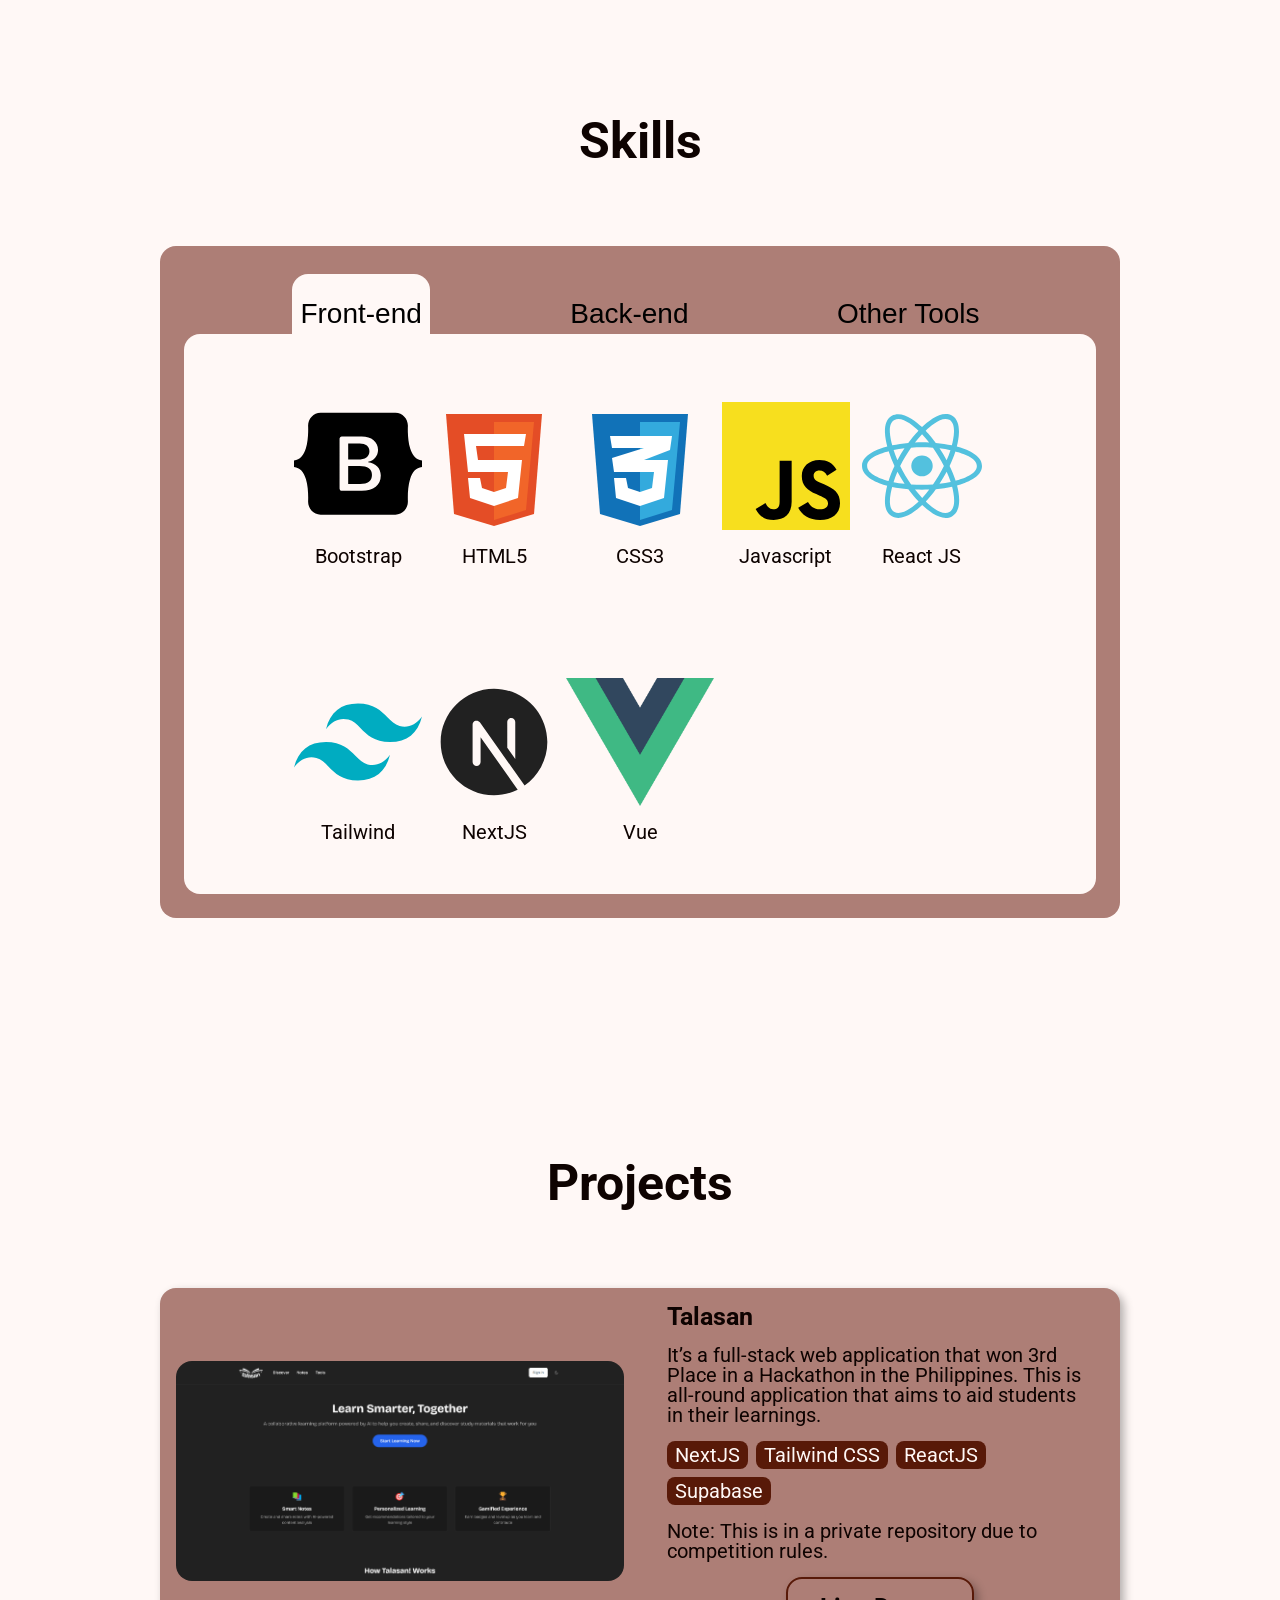
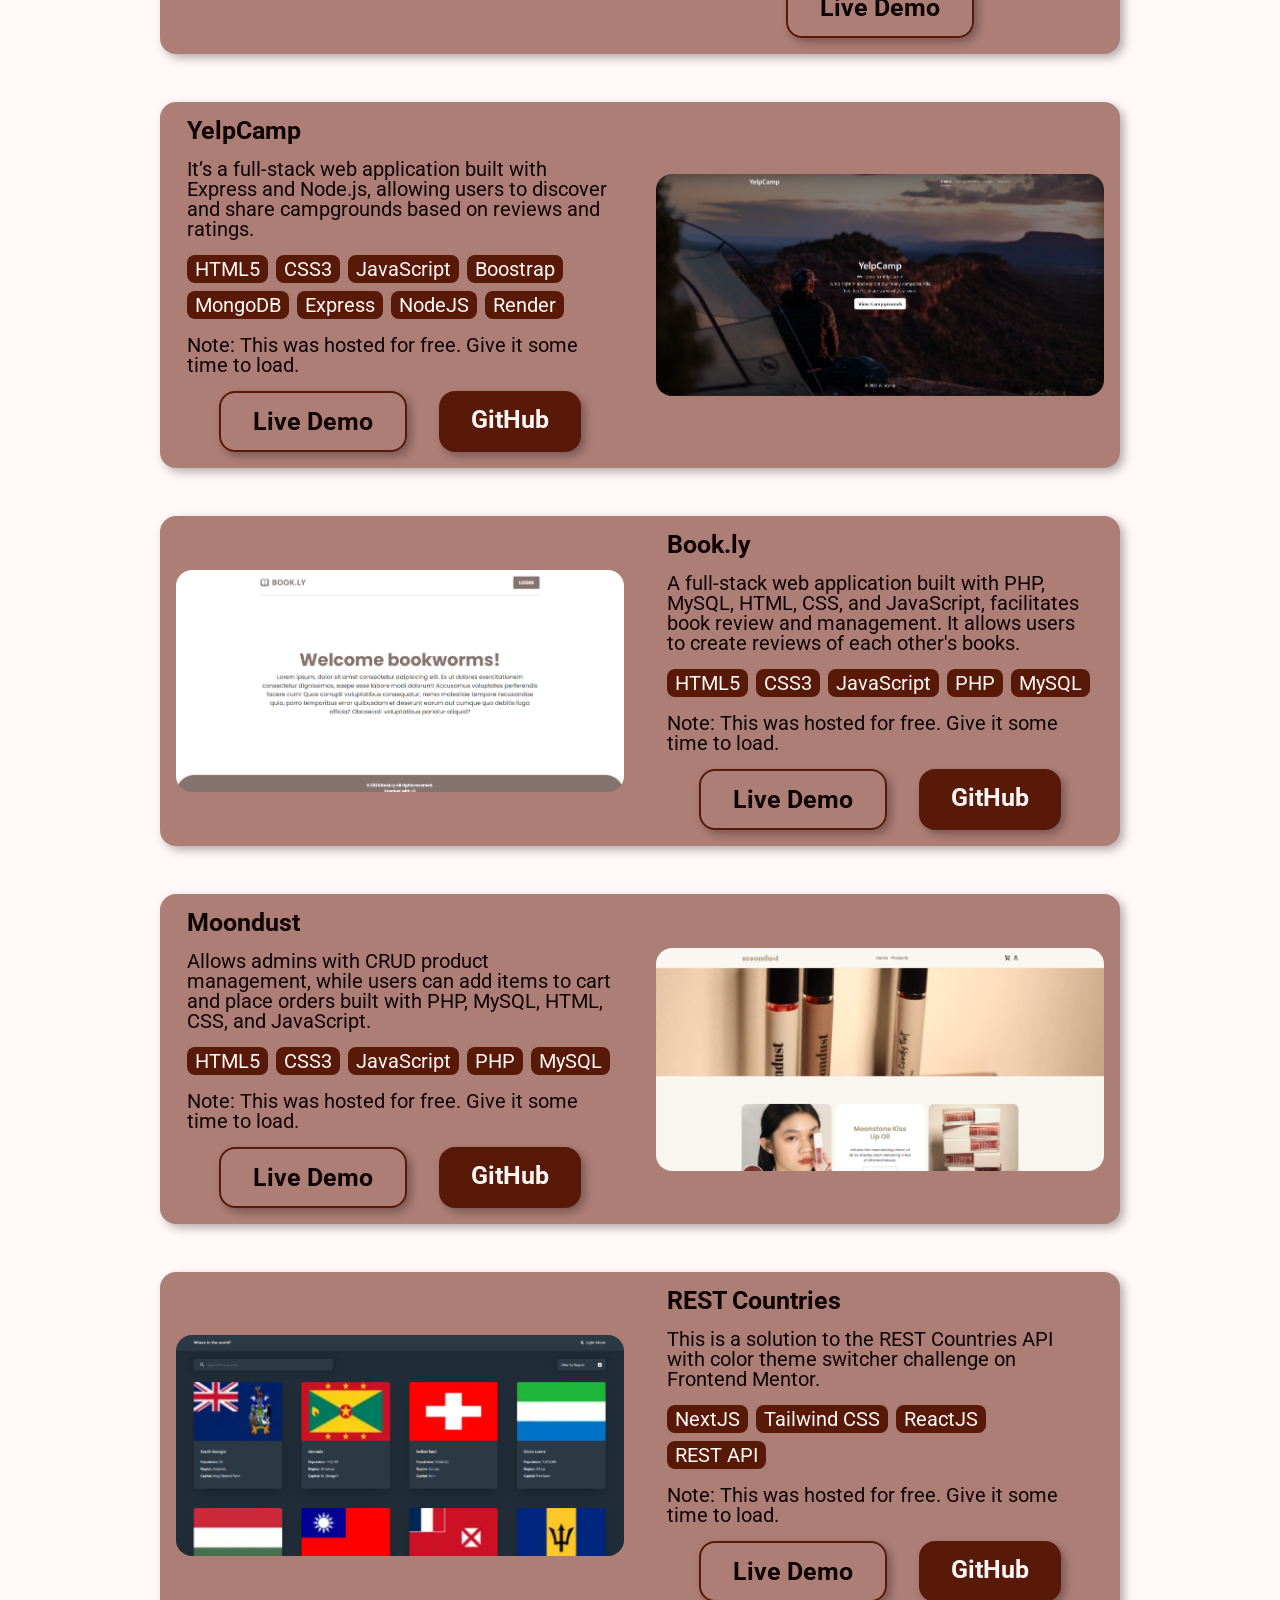
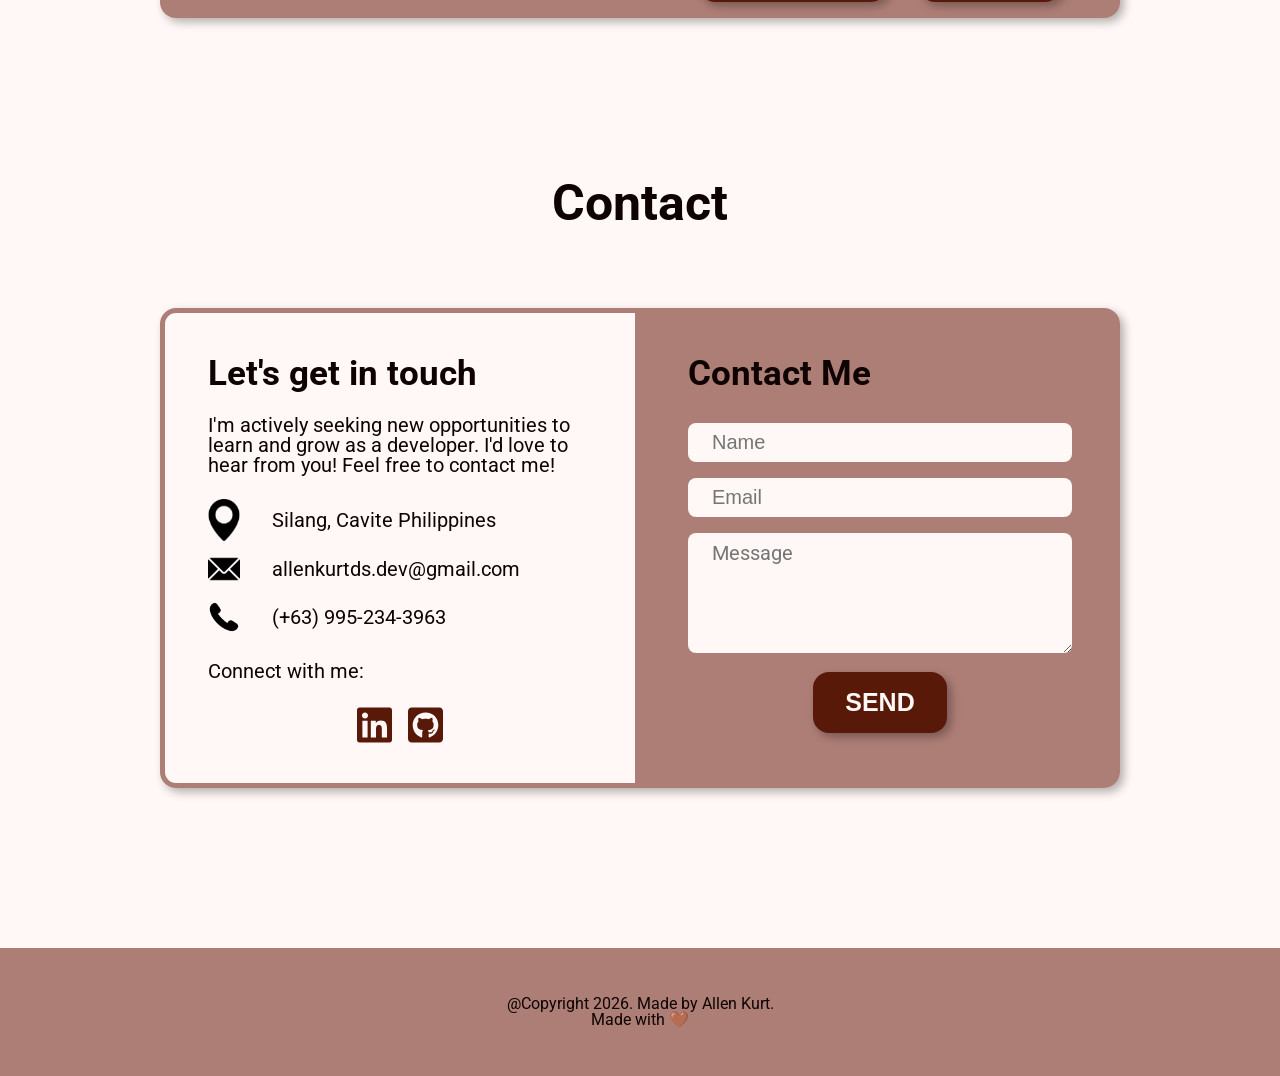
==== commit d717d3b0: "refactor: updated skills container and skills styling" ====
--- a/index.html
+++ b/index.html
@@ -56,7 +56,7 @@
         <div class="about-text-container" >
           <div class="about-text" >
             <p>
-              Self-taught full-stack web developer with two years of hands-on experience making full-functionality websites with a working back-end and database. I am also currently learning machine learning and data science
+              Self-taught full-stack web developer with four years of hands-on experience making full-functionality websites with a working back-end and database. I am also currently learning machine learning and data science
             </p>
     
             <p>
@@ -119,8 +119,16 @@
             <img src="public/nextjs.svg" alt="NextJS Logo">
             <p>NextJS</p>
           </div>
+          <div class="skill-card">
+            <img src="public/vue.png" alt="Vue Logo">
+            <p>Vue</p>
+          </div>
         </div>
         <div id="backend-skills" class="backend-skills hidden">
+          <div class="skill-card">
+            <img src="public/laravel.png" alt="Laravel Logo">
+            <p>Laravel</p>
+          </div>
           <div class="skill-card">
             <img src="public/express.svg" alt="Express Logo">
             <p>Express</p>
@@ -272,7 +280,6 @@
             <p>JavaScript</p>
             <p>PHP</p>
             <p>MySQL</p>
-            <p>000webhost</p>
           </div>
           <p class="note">Note: This was hosted for free. Give it some time to load.</p>
 
@@ -297,7 +304,6 @@
             <p>JavaScript</p>
             <p>PHP</p>
             <p>MySQL</p>
-            <p>000webhost</p>
           </div>
   
           <p class="note">Note: This was hosted for free. Give it some time to load.</p>
@@ -385,7 +391,7 @@
 
   <footer>
     <div>
-      <p>&#64;Copyright 2024. Made by Allen Kurt.</p>
+      <p>&#64;Copyright 2026. Made by Allen Kurt.</p>
       <p>Made with 🤎</p>
     </div>
   </footer>
--- a/style.css
+++ b/style.css
@@ -198,14 +198,14 @@
 
 .skills-content-container {
   background-color: var(--secondary-color);
-  height: 40rem;
+  height: 42rem;
   border-radius: 1rem;
   position: relative;
 }
 
 .skills-container {
   background-color: var(--background-color);
-  height: 32rem;
+  height: 35rem;
   position: absolute;
   bottom: 1.5rem;
   left: 1.5rem;
@@ -245,11 +245,12 @@
 
 .frontend-skills, .backend-skills, .machinelearning-skills, .othertools-skills {
   margin-top: 1rem;
-  flex-wrap: wrap;
-  display: flex;
+  display: grid;
+  align-items: center;
+  grid-template-columns: repeat(5, fit-content(4rem));
+  width: 100%;
   justify-content: center;
-  gap: 1rem;
-  width: 52rem;
+  gap: 0.5rem;
 }
 
 
